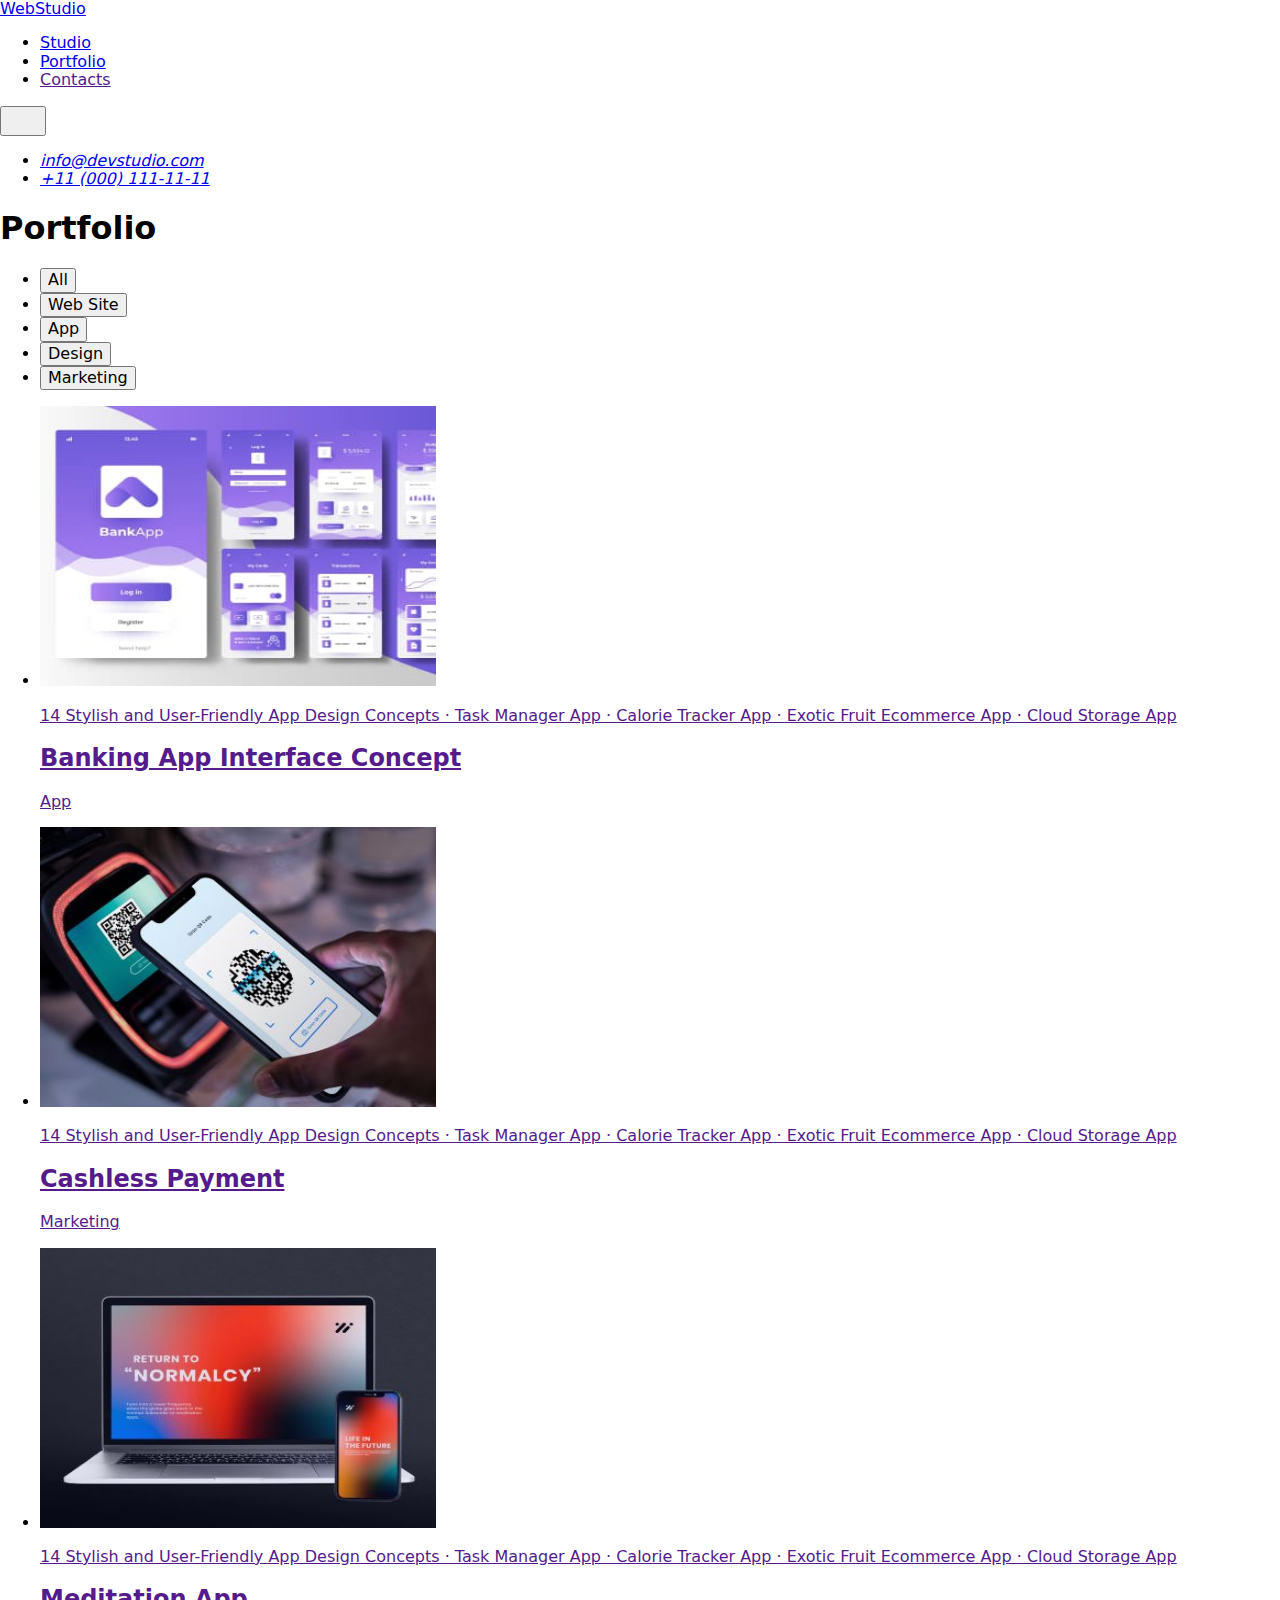
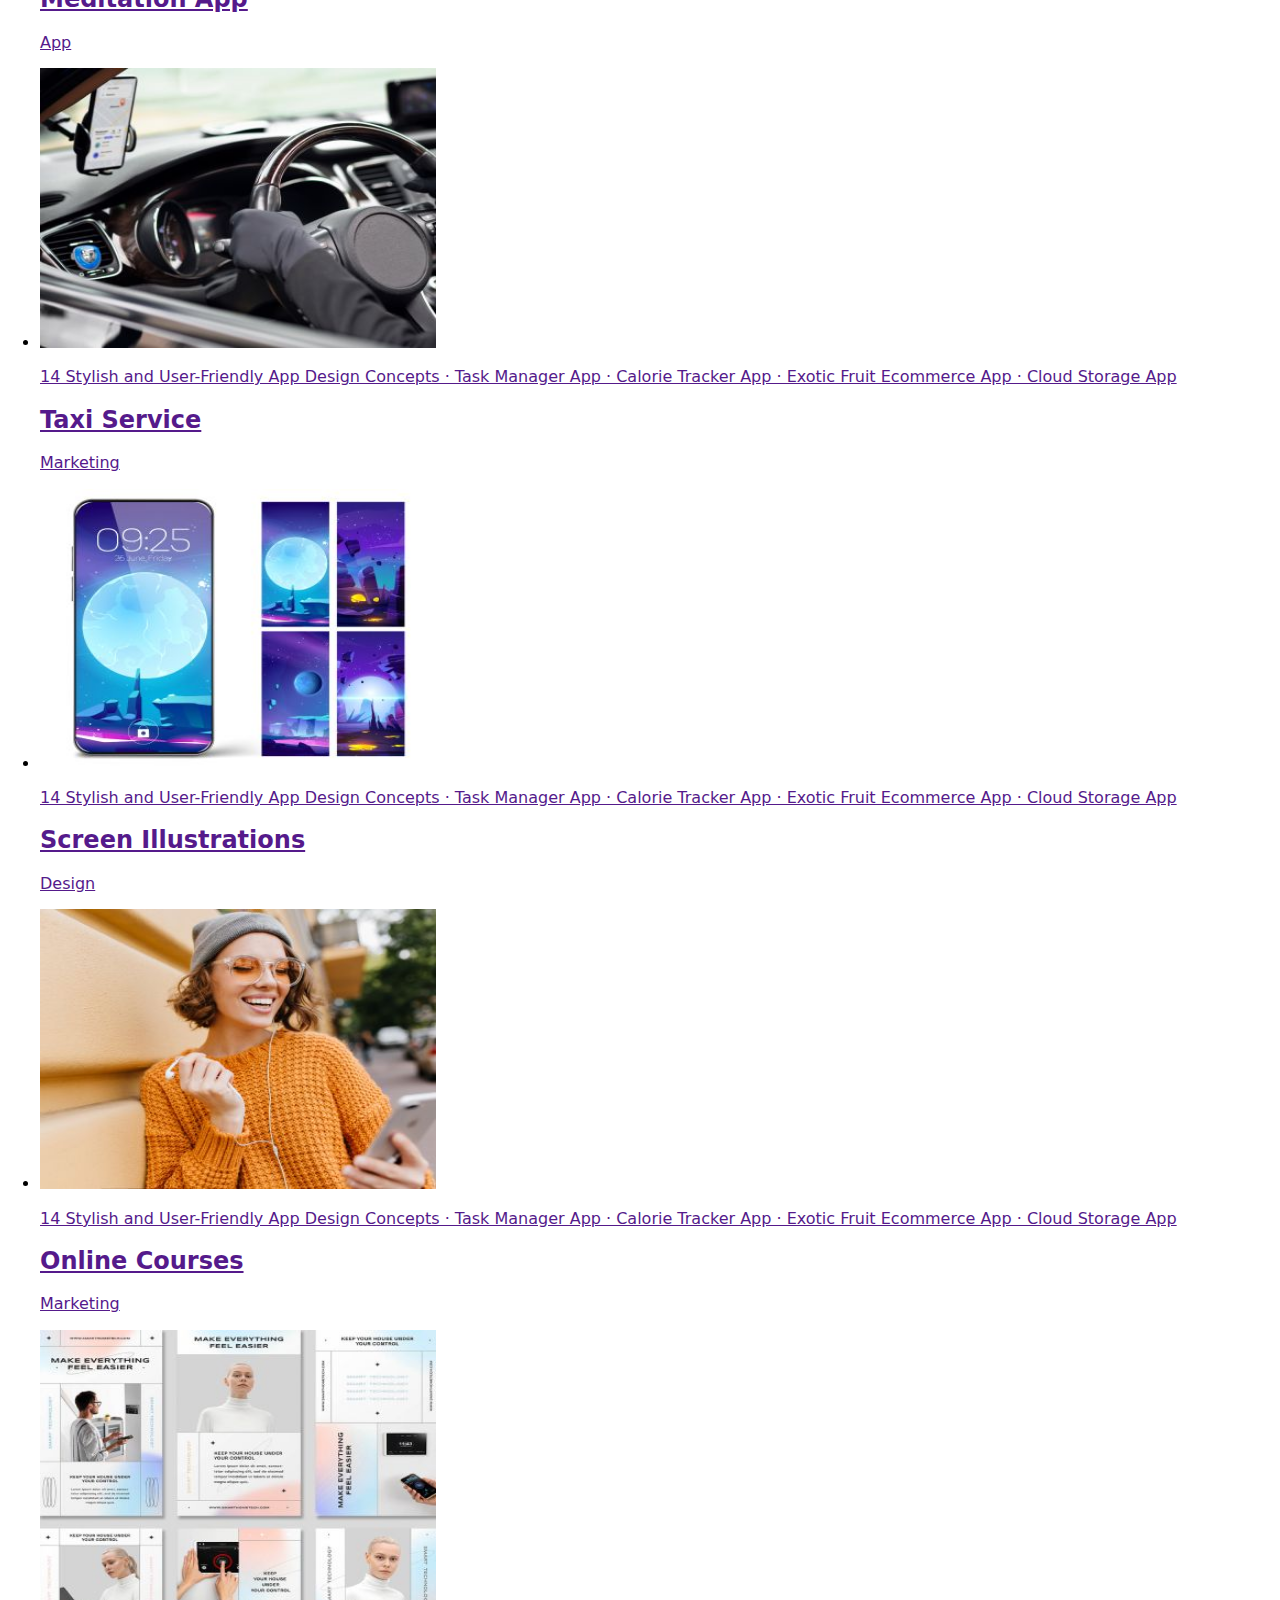
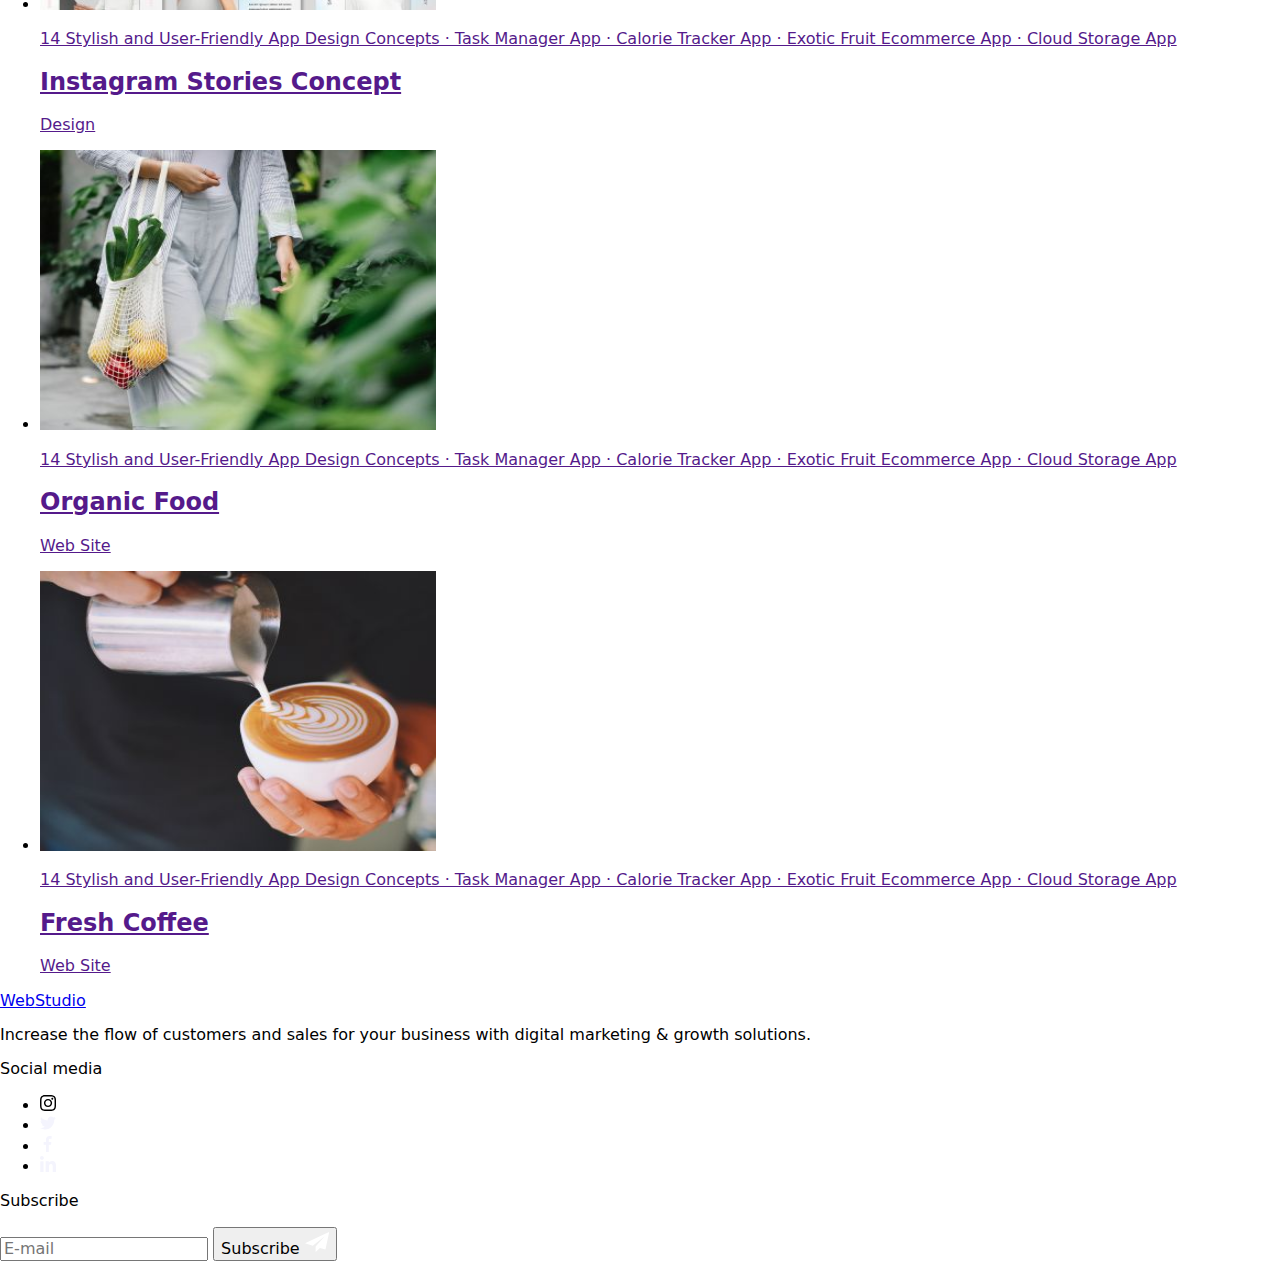
==== portfolio.html @ e1881844 "111" ====
<!DOCTYPE html>
<html lang="en">

<head>
    <meta charset="UTF-8" />
    <meta http-equiv="X-UA-Compatible" content="IE=edge" />
    <meta name="viewport" content="width=device-width, initial-scale=1.0" />
    <link rel="preconnect" href="https://fonts.googleapis.com" />
    <link rel="preconnect" href="https://fonts.gstatic.com" crossorigin />
    <link
        href="https://fonts.googleapis.com/css2?family=Raleway:wght@800&family=Roboto:wght@400;500;700;900&display=swap"
        rel="stylesheet" />
    <link rel="stylesheet" href="https://cdn.jsdelivr.net/npm/modern-normalize@1.1.0/modern-normalize.min.css" />
    <link href="./dist/styles.css" rel="stylesheet" />
    <title>Portfolio</title>
</head>

<body>
    <header class="header">
        <div class="container header__container">
            <a class="header__logo-link" href="./index.html">Web<span class="header__logo-span">Studio</span>
            </a>
            <nav class="header__menu">
                <ul class="header__menu-list">
                    <li class="header__menu-item">
                        <a class="header__link" href="./index.html">
                            Studio
                        </a>
                    </li>
                    <li class="header__menu-item">
                        <a class="header__link active-color" href="./portfolio.html">
                            Portfolio
                        </a>
                    </li>
                    <li class="header__menu-item">
                        <a class="header__link" href="">
                            Contacts
                        </a>
                    </li>
                </ul>
            </nav>
            <div class="header__burger">
                <button type="button" class="header__burger-button js-open-menu">
                    <svg class="header__burger-svg" width="30" height="20">
                        <use href="./images/icons.svg#icon-burger"></use>
                    </svg>
                </button>
            </div>
            <address class="address">
                <ul class="address__list">
                    <li class="address__item">
                        <a class="address__link" href="mailto:info@devstudio.com">info@devstudio.com
                        </a>
                    </li>
                    <li class="address__item">
                        <a class="address__link" href="tel:+110001111111">+11 (000) 111-11-11
                        </a>
                    </li>
                </ul>
            </address>
        </div>
    </header>
    <main>
        <section class='portfolio'>
            <div class="container">
                <h1 class="visually-hidden">Portfolio</h1>
                <ul class="portfolio__categories-list">
                    <li class="portfolio__category-item"><button class="portfolio__category-btn"
                            type="button">All</button></li>
                    <li class="portfolio__category-item"><button class="portfolio__category-btn" type="button">Web
                            Site</button>
                    </li>
                    <li class="portfolio__category-item"><button class="portfolio__category-btn"
                            type="button">App</button></li>
                    <li class="portfolio__category-item"><button class="portfolio__category-btn"
                            type="button">Design</button>
                    </li>
                    <li class="portfolio__category-item"><button class="portfolio__category-btn"
                            type="button">Marketing</button>
                    </li>
                </ul>
                <ul class="portfolio__gallery-list">
                    <li class="portfolio__card-item">
                        <a class="portfolio__link" href="">
                            <div class="portfolio__overlay">
                                <img srcset="
                                                ./images/portfolio/banking_356.jpg 356w,
                                                ./images/portfolio/banking_360.jpg 360w,
                                                ./images/portfolio/banking_396.jpg 396w,
                                                ./images/portfolio/banking_712.jpg 712w,
                                                ./images/portfolio/banking_720.jpg 720w,
                                                ./images/portfolio/banking_792.jpg 792w"
                                    sizes="(min-width: 1200px) 360px, (min-width: 768px) 356px, (min-width: 480px) 396px, 100vw"
                                    src="./images/portfolio/banking.jpg" alt="banking app" width="396" height="280" />
                                <div class="portfolio__overlay-p-container">
                                    <p class="portfolio__overlay-p">14 Stylish and User-Friendly App Design Concepts ·
                                        Task
                                        Manager App · Calorie Tracker App · Exotic Fruit Ecommerce
                                        App · Cloud Storage App
                                    </p>
                                </div>
                            </div>
                            <div class="portfolio__card-content">
                                <h2 class="portfolio__card-description">Banking App Interface Concept</h2>
                                <p class="portfolio__card-category">App</p>
                            </div>
                        </a>
                    </li>
                    <li class="portfolio__card-item">
                        <a class="portfolio__link" href="">
                            <div class="portfolio__overlay">
                                <img srcset="
                                                ./images/portfolio/cashless_356.jpg 356w,
                                                ./images/portfolio/cashless_360.jpg 360w,
                                                ./images/portfolio/cashless_396.jpg 396w,
                                                ./images/portfolio/cashless_712.jpg 712w,
                                                ./images/portfolio/cashless_720.jpg 720w,
                                                ./images/portfolio/cashless_792.jpg 792w"
                                    sizes="(min-width: 1200px) 360px, (min-width: 768px) 356px, (min-width: 480px) 396px, 100vw"
                                    src="./images/portfolio/cashless.jpg" alt="cashless payment" width="396"
                                    height="280" />
                                <div class="portfolio__overlay-p-container">
                                    <p class="portfolio__overlay-p">14 Stylish and User-Friendly App Design Concepts ·
                                        Task
                                        Manager App · Calorie Tracker App · Exotic Fruit Ecommerce
                                        App · Cloud Storage App
                                    </p>
                                </div>
                            </div>
                            <div class="portfolio__card-content">
                                <h2 class="portfolio__card-description">Cashless Payment</h2>
                                <p class="portfolio__card-category">Marketing</p>
                            </div>
                        </a>
                    </li>
                    <li class="portfolio__card-item">
                        <a class="portfolio__link" href="">
                            <div class="portfolio__overlay">
                                <img srcset="
                                                    ./images/portfolio/meditation_356.jpg 356w,
                                                    ./images/portfolio/meditation_360.jpg 360w,
                                                    ./images/portfolio/meditation_396.jpg 396w,
                                                    ./images/portfolio/meditation_712.jpg 712w,
                                                    ./images/portfolio/meditation_720.jpg 720w,
                                                    ./images/portfolio/meditation_792.jpg 792w
" sizes="(min-width: 1200px) 360px, (min-width: 768px) 356px, (min-width: 480px) 396px, 100vw"
                                    src="./images/portfolio/meditation.jpg" alt="meditation app" width="396"
                                    height="280" />
                                <div class="portfolio__overlay-p-container">
                                    <p class="portfolio__overlay-p">14 Stylish and User-Friendly App Design Concepts ·
                                        Task
                                        Manager App · Calorie Tracker App · Exotic Fruit Ecommerce
                                        App · Cloud Storage App
                                    </p>
                                </div>
                            </div>
                            <div class="portfolio__card-content">
                                <h2 class="portfolio__card-description">Meditation App</h2>
                                <p class="portfolio__card-category">App</p>
                            </div>
                        </a>
                    </li>
                    <li class="portfolio__card-item">
                        <a class="portfolio__link" href="">
                            <div class="portfolio__overlay">
                                <img srcset="
                                                    ./images/portfolio/taxi_356.jpg 356w,
                                                    ./images/portfolio/taxi_360.jpg 360w,
                                                    ./images/portfolio/taxi_396.jpg 396w,
                                                    ./images/portfolio/taxi_712.jpg 712w,
                                                    ./images/portfolio/taxi_720.jpg 720w,
                                                    ./images/portfolio/taxi_792.jpg 792w
" sizes="(min-width: 1200px) 360px, (min-width: 768px) 356px, (min-width: 480px) 396px, 100vw"
                                    src="./images/portfolio/taxi.jpg" alt="taxi service" width="396" height="280" />
                                <div class="portfolio__overlay-p-container">
                                    <p class="portfolio__overlay-p">14 Stylish and User-Friendly App Design Concepts ·
                                        Task
                                        Manager App · Calorie Tracker App · Exotic Fruit Ecommerce
                                        App · Cloud Storage App
                                    </p>
                                </div>
                            </div>
                            <div class="portfolio__card-content">
                                <h2 class="portfolio__card-description">Taxi Service</h2>
                                <p class="portfolio__card-category">Marketing</p>
                            </div>
                        </a>
                    </li>
                    <li class="portfolio__card-item">
                        <a class="portfolio__link" href="">
                            <div class="portfolio__overlay">
                                <img srcset="
                                                    ./images/portfolio/screen_356.jpg 356w,
                                                    ./images/portfolio/screen_360.jpg 360w,
                                                    ./images/portfolio/screen_396.jpg 396w,
                                                    ./images/portfolio/screen_712.jpg 712w,
                                                    ./images/portfolio/screen_720.jpg 720w,
                                                    ./images/portfolio/screen_792.jpg 792w
" sizes="(min-width: 1200px) 360px, (min-width: 768px) 356px, (min-width: 480px) 396px, 100vw"
                                    src="./images/portfolio/screen.jpg" alt="screen illustrations" width="396"
                                    height="280" />
                                <div class="portfolio__overlay-p-container">
                                    <p class="portfolio__overlay-p">14 Stylish and User-Friendly App Design Concepts ·
                                        Task
                                        Manager App · Calorie Tracker App · Exotic Fruit Ecommerce
                                        App · Cloud Storage App
                                    </p>
                                </div>
                            </div>
                            <div class="portfolio__card-content">
                                <h2 class="portfolio__card-description">Screen Illustrations</h2>
                                <p class="portfolio__card-category">Design</p>
                            </div>
                        </a>
                    </li>
                    <li class="portfolio__card-item">
                        <a class="portfolio__link" href="">
                            <div class="portfolio__overlay">
                                <img srcset="
                                                    ./images/portfolio/courses_356.jpg 356w,
                                                    ./images/portfolio/courses_360.jpg 360w,
                                                    ./images/portfolio/courses_396.jpg 396w,
                                                    ./images/portfolio/courses_712.jpg 712w,
                                                    ./images/portfolio/courses_720.jpg 720w,
                                                    ./images/portfolio/courses_792.jpg 792w
" sizes="(min-width: 1200px) 360px, (min-width: 768px) 356px, (min-width: 480px) 396px, 100vw"
                                    src="./images/portfolio/courses.jpg" alt="online courses" width="396"
                                    height="280" />
                                <div class="portfolio__overlay-p-container">
                                    <p class="portfolio__overlay-p">14 Stylish and User-Friendly App Design Concepts ·
                                        Task
                                        Manager App · Calorie Tracker App · Exotic Fruit Ecommerce
                                        App · Cloud Storage App
                                    </p>
                                </div>
                            </div>
                            <div class="portfolio__card-content">
                                <h2 class="portfolio__card-description">Online Courses</h2>
                                <p class="portfolio__card-category">Marketing</p>
                            </div>
                        </a>
                    </li>
                    <li class="portfolio__card-item">
                        <a class="portfolio__link" href="">
                            <div class="portfolio__overlay">
                                <img srcset="
                                                    ./images/portfolio/instagram_356.jpg 356w,
                                                    ./images/portfolio/instagram_360.jpg 360w,
                                                    ./images/portfolio/instagram_396.jpg 396w,
                                                    ./images/portfolio/instagram_712.jpg 712w,
                                                    ./images/portfolio/instagram_720.jpg 720w,
                                                    ./images/portfolio/instagram_792.jpg 792w
" sizes="(min-width: 1200px) 360px, (min-width: 768px) 356px, (min-width: 480px) 396px, 100vw"
                                    src="./images/portfolio/instagram.jpg" alt="instagram stories content" width="396"
                                    height="280" />
                                <div class="portfolio__overlay-p-container">
                                    <p class="portfolio__overlay-p">14 Stylish and User-Friendly App Design Concepts ·
                                        Task
                                        Manager App · Calorie Tracker App · Exotic Fruit Ecommerce
                                        App · Cloud Storage App
                                    </p>
                                </div>
                            </div>
                            <div class="portfolio__card-content">
                                <h2 class="portfolio__card-description">Instagram Stories Concept</h2>
                                <p class="portfolio__card-category">Design</p>
                            </div>
                        </a>
                    </li>
                    <li class="portfolio__card-item"><a class="portfolio__link" href="">
                            <div class="portfolio__overlay">
                                <img srcset="
                                                    ./images/portfolio/organic_356.jpg 356w,
                                                    ./images/portfolio/organic_360.jpg 360w,
                                                    ./images/portfolio/organic_396.jpg 396w,
                                                    ./images/portfolio/organic_712.jpg 712w,
                                                    ./images/portfolio/organic_720.jpg 720w,
                                                    ./images/portfolio/organic_792.jpg 792w
" sizes="(min-width: 1200px) 360px, (min-width: 768px) 356px, (min-width: 480px) 396px, 100vw"
                                    src="./images/portfolio/organic.jpg" alt="organic food" width="396" height="280" />
                                <div class="portfolio__overlay-p-container">
                                    <p class="portfolio__overlay-p">14 Stylish and User-Friendly App Design Concepts ·
                                        Task
                                        Manager App · Calorie Tracker App · Exotic Fruit Ecommerce
                                        App · Cloud Storage App
                                    </p>
                                </div>
                            </div>
                            <div class="portfolio__card-content">
                                <h2 class="portfolio__card-description">Organic Food</h2>
                                <p class="portfolio__card-category">Web Site</p>
                            </div>
                        </a>
                    </li>
                    <li class="portfolio__card-item"><a class="portfolio__link" href="">
                            <div class="portfolio__overlay">
                                <img srcset="
                                                    ./images/portfolio/coffee_356.jpg 356w,
                                                    ./images/portfolio/coffee_360.jpg 360w,
                                                    ./images/portfolio/coffee_396.jpg 396w,
                                                    ./images/portfolio/coffee_712.jpg 712w,
                                                    ./images/portfolio/coffee_720.jpg 720w,
                                                    ./images/portfolio/coffee_792.jpg 792w
" sizes="(min-width: 1200px) 360px, (min-width: 768px) 356px, (min-width: 480px) 396px, 100vw"
                                    src="./images/portfolio/coffee.jpg" alt="freshcoffee" width="396" height="280" />
                                <div class="portfolio__overlay-p-container">
                                    <p class="portfolio__overlay-p">14 Stylish and User-Friendly App Design Concepts ·
                                        Task
                                        Manager App · Calorie Tracker App · Exotic Fruit Ecommerce
                                        App · Cloud Storage App
                                    </p>
                                </div>
                            </div>
                            <div class="portfolio__card-content">
                                <h2 class="portfolio__card-description">Fresh Coffee</h2>
                                <p class="portfolio__card-category">Web Site</p>
                            </div>
                        </a>
                    </li>
                </ul>
            </div>
        </section>
    </main>
    <footer class="footer">
        <div class="container footer__container">
            <div class="footer__wrapper-one">
                <a class="footer__link-logo" href="./index.html">Web<span class="footer__logo-span">Studio</span>
                </a>
                <p class="footer__p">Increase the flow of customers and sales for your business with digital marketing &
                    growth
                    solutions.
                </p>
            </div>
            <div class="footer__wrapper-two">
                <p class="footer__title">Social media</p>
                <ul class="social__list social__list-type-three">
                    <li class="social__item">
                        <a href="https://www.instagram.com/" class="social__link" target="_blank"
                            rel="noopener noreferrer">
                            <svg width="16" height="16" class="social__svg">
                                <use href="./images/icons.svg#icon-instagram"></use>
                            </svg>
                        </a>
                    </li>
                    <li class="social__item">
                        <a href="https://www.twitter.com/" class="social__link" target="_blank"
                            rel="noopener noreferrer">
                            <svg width="16" height="16" class="social__svg">
                                <use href="./images/icons.svg#icon-twitter"></use>
                            </svg>
                        </a>
                    </li>
                    <li class="social__item">
                        <a href="https://www.facebook.com/" class="social__link" target="_blank"
                            rel="noopener noreferrer">
                            <svg width="16" height="16" class="social__svg">
                                <use href="./images/icons.svg#icon-facebook"></use>
                            </svg>
                        </a>
                    </li>
                    <li class="social__item">
                        <a href="https://www.linkedin.com/" class="social__link" target="_blank"
                            rel="noopener noreferrer">
                            <svg width="16" height="16" class="social__svg">
                                <use href="./images/icons.svg#icon-linkedin"></use>
                            </svg>
                        </a>
                    </li>
                </ul>
            </div>
            <div class="footer__wrapper-three">
                <p class="footer__title">Subscribe</p>
                <form class="footer__form">
                    <input type="email" name="email_me" class="footer__input" placeholder="E-mail">
                    <button class="footer__subscribe-btn" type="submit">Subscribe
                        <svg class="footer__subscribe-btn-svg" width="24px" height="24px">
                            <use href="./images/icons.svg#icon-subscribe"></use>
                        </svg>
                    </button>
                </form>
            </div>
        </div>
    </footer>
</body>

</html>
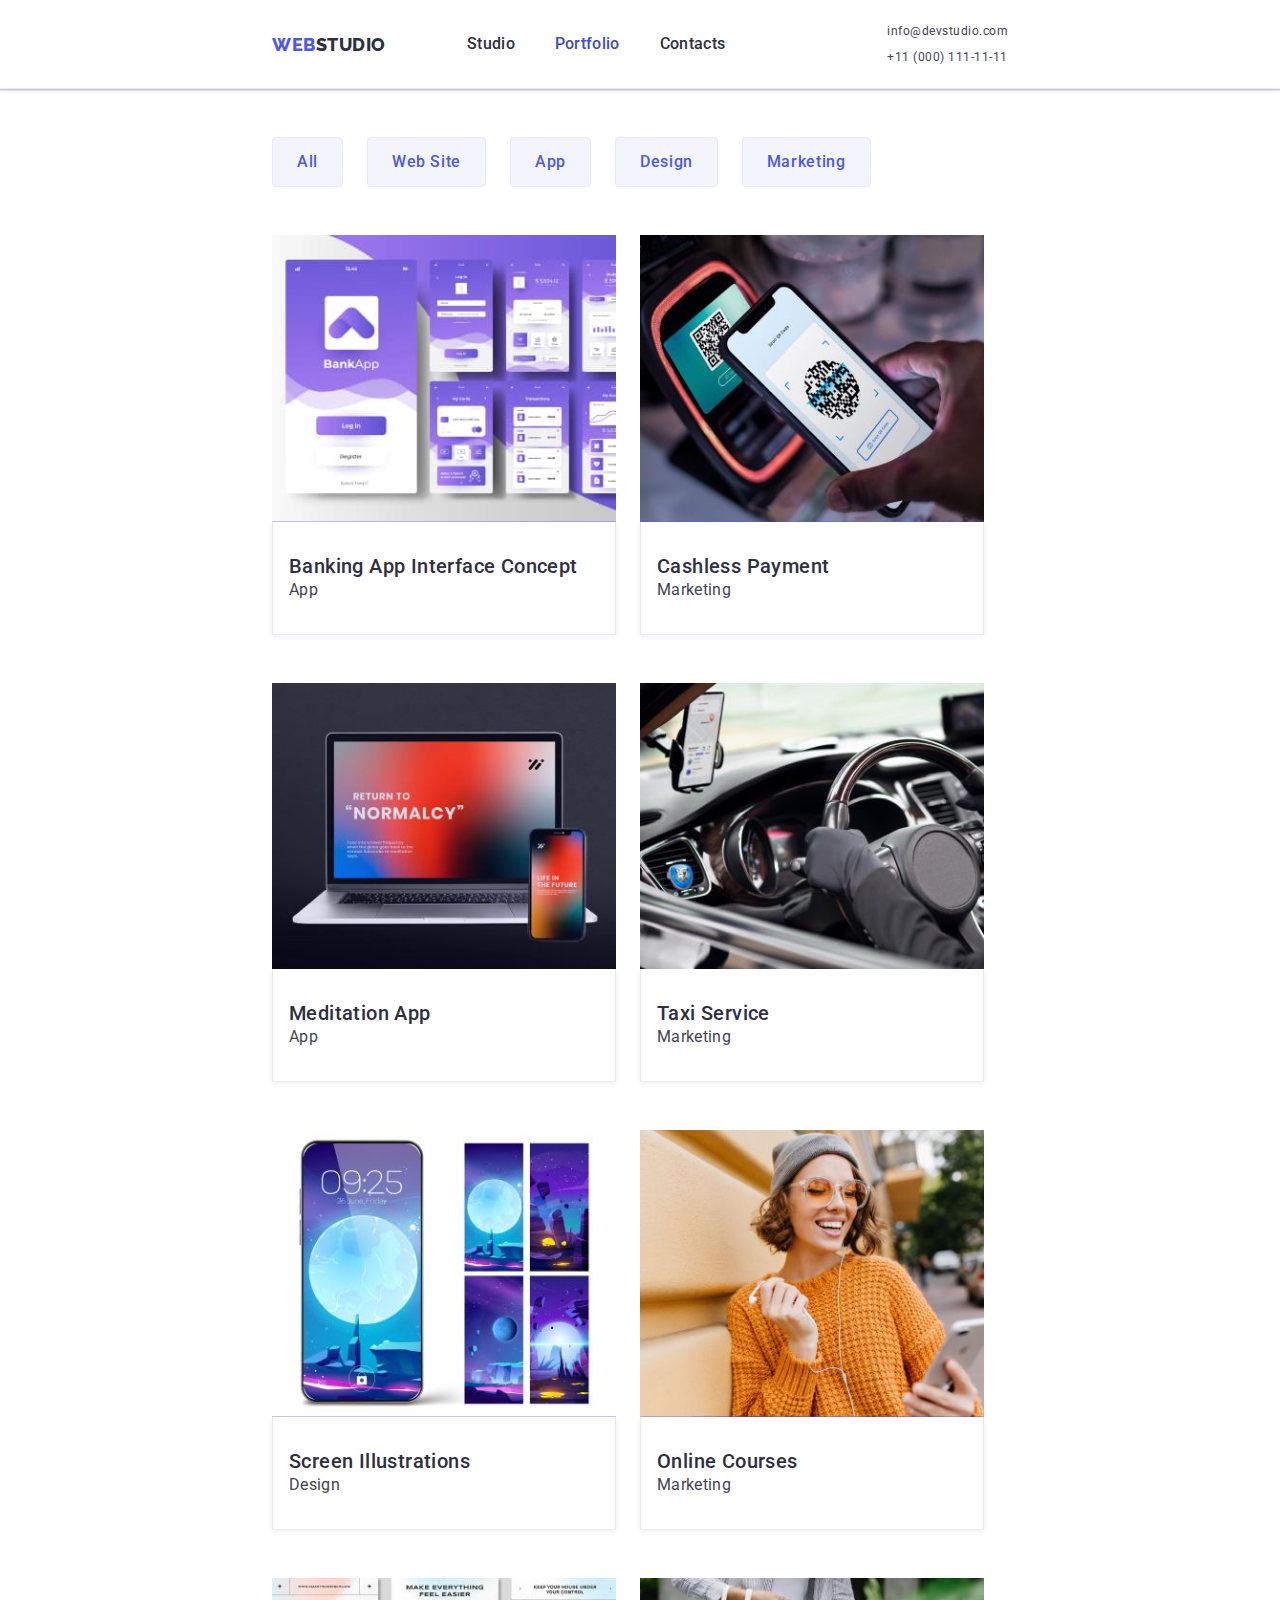
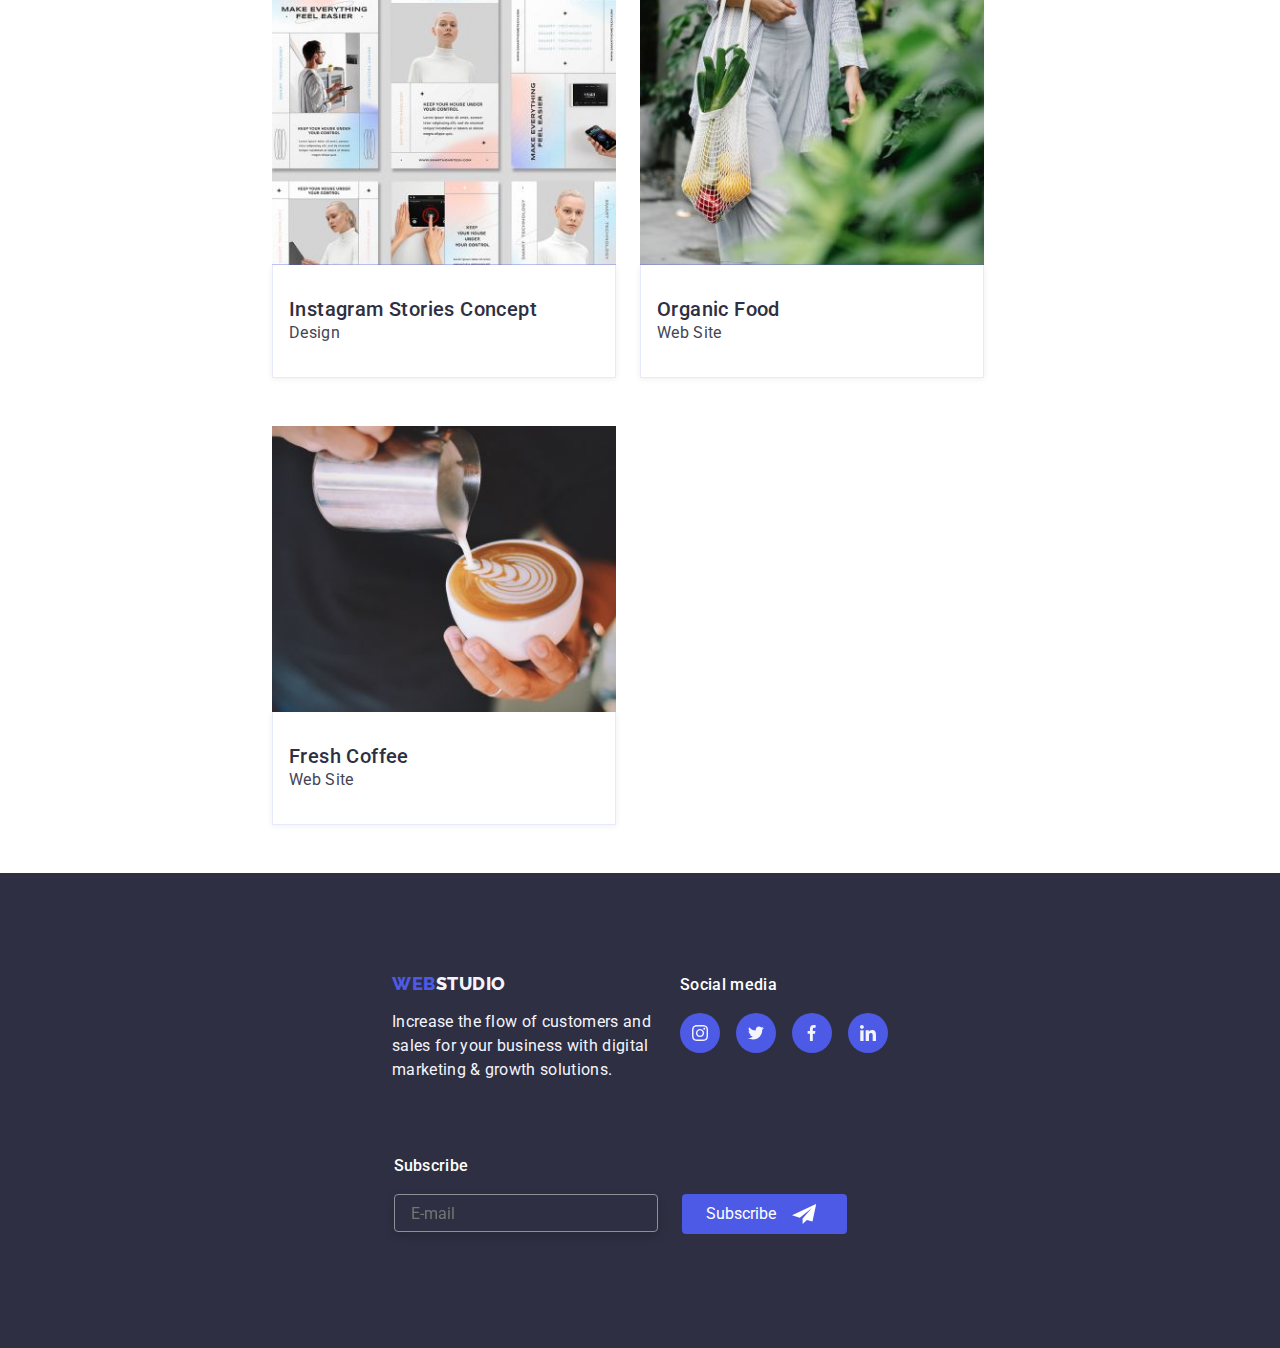
==== commit 2bd687bb: "99" ====
--- a/portfolio.html
+++ b/portfolio.html
@@ -11,7 +11,7 @@
         href="https://fonts.googleapis.com/css2?family=Raleway:wght@800&family=Roboto:wght@400;500;700;900&display=swap"
         rel="stylesheet" />
     <link rel="stylesheet" href="https://cdn.jsdelivr.net/npm/modern-normalize@1.1.0/modern-normalize.min.css" />
-    <link href="./dist/styles.css" rel="stylesheet" />
+    <link href="./css/styles.css" rel="stylesheet" />
     <title>Portfolio</title>
 </head>
 
--- a/css/styles.css
+++ b/css/styles.css
@@ -0,0 +1,1203 @@
+html {
+  font-size: 100%;
+}
+
+body {
+  padding: 0;
+  font-family: "Roboto", sans-serif;
+}
+
+*,
+::before,
+::after {
+  margin: 0;
+  padding: 0;
+  border: 0;
+}
+
+ul {
+  list-style: none;
+}
+
+address {
+  font-style: normal;
+}
+
+img {
+  display: block;
+  width: 100%;
+  height: auto;
+}
+
+@media screen and (min-width: 320px) {
+  body {
+    overflow-x: hidden;
+  }
+}
+a,
+a:visited,
+a:active {
+  text-decoration: none;
+}
+
+:root {
+  --main-color: #4d5ae5;
+  --white-color: #ffffff;
+  --text-color: #2e2f42;
+  --text-color-two: #434455;
+  --background-color: #f4f4fd;
+  --hover-focus-one: #404bbf;
+}
+
+@media screen and (max-width: 767px) {
+  .header__menu {
+    display: none;
+  }
+  .address {
+    display: none;
+  }
+  .header__burger-button {
+    padding: 0;
+    background-color: transparent;
+    border: none;
+    line-height: 0;
+  }
+  .header__burger-svg {
+    stroke: black;
+  }
+}
+.header__container {
+  display: flex;
+  align-items: center;
+  justify-content: space-between;
+}
+
+.header {
+  padding: 1.5rem 0;
+  border-bottom: 1px solid #e7e9fc;
+  box-shadow: 0px 2px 1px rgba(46, 47, 66, 0.08), 0px 1px 1px rgba(46, 47, 66, 0.16), 0px 1px 6px rgba(46, 47, 66, 0.08);
+}
+
+.header__logo-link {
+  font-family: "Raleway", sans-serif;
+  font-style: normal;
+  font-weight: 800;
+  font-size: 18px;
+  line-height: 1.17;
+  color: var(--main-color);
+  letter-spacing: 0.03em;
+  text-transform: uppercase;
+}
+
+.header__logo-span {
+  color: var(--text-color);
+}
+
+@media screen and (min-width: 768px) {
+  .header__burger-button {
+    display: none;
+  }
+  .header__menu-list {
+    display: flex;
+    align-items: center;
+    gap: 2.5rem;
+  }
+  .address__link {
+    display: block;
+  }
+  .address__item:not(:last-child) {
+    margin-bottom: 0.75rem;
+  }
+  .header__link {
+    font-family: "Roboto";
+    font-style: normal;
+    font-weight: 500;
+    font-size: 1rem;
+    line-height: 150%;
+    letter-spacing: 0.02em;
+    color: var(--text-color);
+  }
+  .active-color {
+    color: var(--hover-focus-one);
+  }
+  .address__link {
+    font-weight: 400;
+    font-size: 12px;
+    line-height: 117%;
+    letter-spacing: 0.04em;
+    color: var(--text-color-two);
+  }
+}
+@media screen and (min-width: 1440px) {
+  .address__list {
+    display: flex;
+    gap: 2.5rem;
+  }
+  .address__list .address__item {
+    margin-bottom: 0;
+  }
+  .header__container {
+    justify-content: space-evenly;
+  }
+  .address__link {
+    font-weight: 400;
+    font-size: 16px;
+    line-height: 1.5;
+    letter-spacing: 0.02em;
+  }
+}
+.container {
+  padding: 0 1rem;
+  margin-left: auto;
+  margin-right: auto;
+}
+
+@media screen and (min-width: 428px) {
+  .container {
+    width: 428px;
+  }
+}
+@media screen and (min-width: 768px) {
+  .container {
+    width: 768px;
+  }
+}
+@media screen and (min-width: 1440px) {
+  .container {
+    width: 1440px;
+  }
+}
+/* @media screen and (max-width: 768px) {
+  .mobile-menu__close-svg {
+    fill: var(--hover-focus-one);
+  }
+  .mobile-menu__close-btn:hover > .mobile-menu__close-svg {
+    fill: var(--white-color);
+  }
+  .mobile-menu__close-btn:focus > .mobile-menu__close-svg {
+    fill: var(--white-color);
+  }
+
+  .mobile-menu__close-btn:hover,
+  .mobile-menu__close-btn:focus {
+    border-color: var(--hover-focus-one);
+    background-color: var(--hover-focus-one);
+  }
+
+  .mobile-menu {
+    position: fixed;
+    width: 100%;
+    height: 100%;
+    max-height: 796px;
+    z-index: 1000;
+    top: 0;
+    left: 0;
+    background-color: var(--white-color);
+    transition: opacity 250ms cubic-bezier(0.4, 0, 0.2, 1),
+      visibility 250ms cubic-bezier(0.4, 0, 0.2, 1);
+
+    opacity: 0;
+    visibility: hidden;
+    pointer-events: none;
+  }
+  .mobile-menu.is-open {
+    opacity: 1;
+    visibility: visible;
+    pointer-events: auto;
+  }
+  .mobile-menu__container {
+    position: relative;
+    padding-left: 2.5rem;
+    padding-top: 5rem;
+  }
+  .mobile-menu__close-btn {
+    position: absolute;
+    width: 1.5rem;
+    height: 1.5rem;
+    top: 1.5rem;
+    right: 1.5rem;
+    border-color: transparent;
+    border: 1px solid #e7e9fc;
+    padding: 0;
+    border-radius: 50%;
+    display: flex;
+    justify-content: center;
+    align-items: center;
+    transition: background-color 250ms cubic-bezier(0.4, 0, 0.2, 1),
+      fill 250ms cubic-bezier(0.4, 0, 0.2, 1);
+  }
+  .mobile-menu__link {
+    font-style: normal;
+    font-weight: 700;
+    font-size: 36px;
+    line-height: 111%;
+    letter-spacing: 0.02em;
+    text-transform: capitalize;
+    color: var(----text-color);
+  }
+  .color {
+    color: var(--hover-focus-one);
+  }
+  .mobile-menu__phone-link {
+    font-style: normal;
+    font-weight: 700;
+    font-size: 36px;
+    line-height: 111%;
+    letter-spacing: 0.02em;
+    text-transform: capitalize;
+    color: var(--main-color);
+  }
+  .mobile-menu__phone-item {
+    margin-bottom: 2.5rem;
+  }
+  .mobile-menu__email-link {
+    font-family: 'Roboto';
+    font-style: normal;
+    font-weight: 500;
+    font-size: 20px;
+    line-height: 120%;
+    letter-spacing: 0.02em;
+    color: var(----text-color-two);
+  }
+  .mobile-menu__list {
+    display: flex;
+    flex-direction: column;
+    gap: 2.5rem;
+    margin-bottom: auto;
+  }
+  .mobile-menu__contacts-list {
+    margin-bottom: 3rem;
+  }
+} */
+@media screen and (max-width: 768px) {
+  .mobile-menu.is-open {
+    pointer-events: initial;
+    opacity: 1;
+    visibility: visible;
+    overflow: auto;
+    transform: translateX(0);
+  }
+  .mobile-menu {
+    position: fixed;
+    top: 0;
+    left: 0;
+    width: 100%;
+    height: 100%;
+    background-color: white;
+    display: flex;
+    flex-direction: column;
+    padding-top: 80px;
+    padding-left: 40px;
+    transition: transform 250ms cubic-bezier(0.4, 0, 0.2, 1), opacity 250ms cubic-bezier(0.4, 0, 0.2, 1), visibility 250ms cubic-bezier(0.4, 0, 0.2, 1);
+  }
+  .mobile-menu__close-btn {
+    width: 1.5rem;
+    height: 1.5rem;
+    margin-left: auto;
+    margin-bottom: 1.5rem;
+    border-radius: 50%;
+    display: flex;
+    justify-content: center;
+    align-items: center;
+    background-color: #e7e9fc;
+    border: 1px solid rgba(0, 0, 0, 0.1);
+    transition: background-color 250ms cubic-bezier(0.4, 0, 0.2, 1), fill 250ms cubic-bezier(0.4, 0, 0.2, 1);
+    position: absolute;
+    top: 24px;
+    right: 24px;
+  }
+  .mobile-menu__close-svg {
+    fill: var(--text-color);
+  }
+  .mobile-menu__list {
+    font-weight: 700;
+    font-size: 2.25rem;
+    line-height: 1.12;
+    letter-spacing: 0.02em;
+    fill: var(--text-color);
+  }
+  .mobile-menu__item:not(:last-child) {
+    margin-bottom: 40px;
+  }
+  .mobile-menu__address {
+    margin-top: auto;
+    font-style: normal;
+    line-height: 1.12;
+    letter-spacing: 0.02em;
+  }
+  .mobile-menu__link {
+    color: var(--text-color-two);
+  }
+  .mobile-menu__phone-link {
+    font-weight: 700;
+    font-size: 2.25rem;
+    line-height: 1.11;
+    letter-spacing: 0.02em;
+    text-transform: capitalize;
+    color: var(--main-color);
+  }
+  .mobile-menu__email-link {
+    display: block;
+    font-size: 1.25rem;
+    font-weight: 500;
+    font-size: 1.25rem;
+    line-height: 1.2;
+    letter-spacing: 0.02em;
+    color: var(--text-color-two);
+  }
+  .mobile-menu__email-item {
+    margin-top: 40px;
+  }
+  .mobile-menu .social__list {
+    justify-content: space-between;
+    gap: 0;
+    margin-top: 3rem;
+    margin-bottom: 2.5rem;
+  }
+}
+@media screen and (min-width: 768px) {
+  .mobile-menu {
+    display: none;
+  }
+}
+@media screen and (max-width: 767px) {
+  .social__list {
+    gap: 3.5rem;
+  }
+}
+.social__list {
+  display: flex;
+  justify-content: center;
+}
+
+.social__item {
+  width: 40px;
+  height: 40px;
+}
+
+.social__link {
+  width: 100%;
+  height: 100%;
+  background-color: #4d5ae5;
+  border-radius: 50%;
+  display: flex;
+  align-items: center;
+  justify-content: center;
+  transition: background-color 250ms cubic-bezier(0.4, 0, 0.2, 1), color 250ms cubic-bezier(0.4, 0, 0.2, 1);
+}
+
+.social__item:hover > .social__link {
+  background-color: var(--hover-focus-one);
+}
+
+.social__svg {
+  fill: #f4f4fd;
+}
+
+@media screen and (min-width: 768px) {
+  .social__list {
+    gap: 1.5rem;
+  }
+}
+section.hero {
+  background-color: var(--title-text-color);
+}
+
+.hero {
+  padding-top: 7rem;
+  padding-bottom: 7rem;
+  max-width: 1440px;
+  background-repeat: no-repeat;
+  background-position: center;
+  background-size: cover;
+  margin-left: auto;
+  margin-right: auto;
+}
+
+.hero__title {
+  margin-left: auto;
+  margin-right: auto;
+  margin-bottom: 4.5rem;
+  max-width: 320px;
+  font-weight: 700;
+  font-size: 2.25rem;
+  line-height: 1.11;
+  letter-spacing: 0.02em;
+  color: var(--white-color);
+  text-align: center;
+}
+
+.hero {
+  background-image: linear-gradient(rgba(46, 47, 66, 0.7), rgba(46, 47, 66, 0.7)), url(../images/hero/hero-mobile.jpg);
+}
+
+.hero__btn {
+  border-radius: 4px;
+  margin-left: auto;
+  margin-right: auto;
+  min-width: 169px;
+  height: 56px;
+  border: none;
+  font-weight: 500;
+  font-size: 16px;
+  line-height: 1.5;
+  letter-spacing: 0.04em;
+  color: var(--white-color);
+  background-color: var(--main-color);
+  transition: background-color 250ms cubic-bezier(0.4, 0, 0.2, 1);
+  display: block;
+}
+.hero__btn:hover {
+  background-color: var(--hover-focus-one);
+}
+
+@media screen and (-webkit-min-device-pixel-ratio: 2), screen and (min-resolution: 2dppx) {
+  .hero {
+    background-image: linear-gradient(rgba(46, 47, 66, 0.7), rgba(46, 47, 66, 0.7)), url(../images/hero/hero-mobile@2x.jpg);
+  }
+}
+@media screen and (min-width: 768px) {
+  .hero {
+    background-image: linear-gradient(rgba(46, 47, 66, 0.7), rgba(46, 47, 66, 0.7)), url(../images/hero/hero-tablet.jpg);
+  }
+}
+@media screen and (min-width: 768px) and (-webkit-min-device-pixel-ratio: 2), screen and (min-width: 768px) and (min-resolution: 2dppx) {
+  .hero {
+    background-image: linear-gradient(rgba(46, 47, 66, 0.7), rgba(46, 47, 66, 0.7)), url(../images/hero/hero-tablet@2x.jpg);
+  }
+}
+@media screen and (min-width: 768px) {
+  .hero__title {
+    margin-bottom: 2.25rem;
+  }
+}
+@media screen and (min-width: 1440px) {
+  .hero {
+    background-image: linear-gradient(rgba(46, 47, 66, 0.7), rgba(46, 47, 66, 0.7)), url(../images/hero/hero-desktop.jpg);
+  }
+}
+@media screen and (min-width: 1440px) and (-webkit-min-device-pixel-ratio: 2), screen and (min-width: 1440px) and (min-resolution: 2dppx) {
+  .hero {
+    background-image: linear-gradient(rgba(46, 47, 66, 0.7), rgba(46, 47, 66, 0.7)), url(../images/hero/hero-desktop@2x.jpg);
+  }
+}
+@media screen and (min-width: 1440px) {
+  .hero__title {
+    margin-bottom: 3rem;
+  }
+}
+.backdrop {
+  top: 0;
+  left: 0;
+  position: fixed;
+  z-index: inherit;
+  width: 100%;
+  height: 100%;
+  background-color: rgba(0, 0, 0, 0.5);
+  opacity: 1;
+  transition: opacity 250ms cubic-bezier(0.4, 0, 0.2, 1), transform 250ms cubic-bezier(0.4, 0, 0.2, 1), visibility 250ms cubic-bezier(0.4, 0, 0.2, 1);
+}
+
+.modal {
+  position: absolute;
+  top: 50%;
+  left: 50%;
+  transform: translate(-50%, -50%);
+  width: 392px;
+  height: 584px;
+  background-color: #fcfcfc;
+  padding: 70px 24px;
+  border-radius: 4px;
+  box-shadow: 0px 1px 1px rgba(0, 0, 0, 0.14), 0px 1px 3px rgba(0, 0, 0, 0.12), 0px 2px 1px rgba(0, 0, 0, 0.2);
+  opacity: 1;
+  transition: transform 250ms cubic-bezier(0.4, 0, 0.2, 1), opacity 250ms cubic-bezier(0.4, 0, 0.2, 1);
+}
+
+@media screen and (min-width: 768px) {
+  .modal {
+    width: 408px;
+  }
+}
+.modal__form {
+  display: flex;
+  flex-direction: column;
+}
+
+.modal__label {
+  margin-bottom: 0.25rem;
+  display: block;
+  font-weight: 400;
+  font-size: 0.75rem;
+  line-height: 1.7;
+  letter-spacing: 0.01em;
+  color: #8e8f99;
+}
+
+.modal__comment {
+  margin-bottom: 1rem;
+}
+
+.modal__input {
+  width: 100%;
+  height: 40px;
+  border: 1px solid rgba(46, 47, 66, 0.4);
+  border-radius: 4px;
+  padding-left: 38px;
+  transition: border-color 250ms cubic-bezier(0.4, 0, 0.2, 1);
+}
+
+.modal__input:focus,
+.modal__textarea:focus {
+  border-color: var(--main-color);
+  outline: none;
+}
+
+.modal__input-svg-wrapper {
+  position: relative;
+  display: block;
+}
+
+.modal__input-svg {
+  position: absolute;
+  display: block;
+  width: 13px;
+  height: 13px;
+  fill: var(--text-color);
+  top: 50%;
+  left: 19px;
+  transform: translate(0, -50%);
+  transition: fill 250ms cubic-bezier(0.4, 0, 0.2, 1);
+}
+
+.modal__textarea {
+  width: 100%;
+  height: 7.5rem;
+  resize: none;
+  border: 1px solid rgba(46, 47, 66, 0.4);
+  border-radius: 4px;
+  transition: fill 250ms cubic-bezier(0.4, 0, 0.2, 1);
+  padding: 8px 16px;
+}
+
+.modal__input:focus + .modal__input-svg {
+  fill: var(--main-color);
+}
+
+.modal__label.modal__label-span {
+  display: block;
+  margin-bottom: 0.25rem;
+  font-style: normal;
+  font-weight: 400;
+  font-size: 0.75rem;
+  line-height: 0.875rem;
+  letter-spacing: 0.01em;
+  color: #8e8f99;
+}
+
+.modal__close-btn {
+  background-color: #e7e9fc;
+  border-color: transparent;
+  border: 1px solid rgba(0, 0, 0, 0.1);
+  padding: 0;
+  border-radius: 50%;
+  width: 24px;
+  height: 24px;
+  display: flex;
+  justify-content: center;
+  align-items: center;
+  position: absolute;
+  top: 10px;
+  right: 10px;
+  transition: background-color 250ms cubic-bezier(0.4, 0, 0.2, 1), fill 250ms cubic-bezier(0.4, 0, 0.2, 1);
+}
+
+.modal__textarea::-moz-placeholder {
+  color: #abacb3;
+  font-style: normal;
+  font-weight: 400;
+  font-size: 0.75rem;
+  line-height: 0.875rem;
+}
+
+.modal__textarea::placeholder {
+  color: #abacb3;
+  font-style: normal;
+  font-weight: 400;
+  font-size: 0.75rem;
+  line-height: 0.875rem;
+}
+
+.modal .modal__close-btn:hover,
+.modal .modal__close-btn:focus {
+  border-color: var(--hover-focus-one);
+  background-color: var(--hover-focus-one);
+}
+
+.modal__close-svg {
+  fill: var(--text-color);
+}
+
+.modal__close-btn:focus > .modal__close-svg {
+  fill: var(--white-color);
+}
+
+.modal__close-btn:hover > .modal__close-svg {
+  fill: var(--white-color);
+}
+
+.backdrop.is-hidden {
+  opacity: 0;
+  visibility: hidden;
+  pointer-events: none;
+}
+
+/* --------checkbox------- */
+.visually-hidden {
+  position: absolute;
+  width: 1px;
+  height: 1px;
+  margin: -1px;
+  padding: 0;
+  overflow: hidden;
+  border: 0;
+  clip: rect(0 0 0 0);
+}
+
+.modal__checkbox-icon-box {
+  display: block;
+  width: 16px;
+  height: 16px;
+  border: 1px solid rgba(46, 47, 66, 0.4);
+  border-radius: 2px;
+  cursor: pointer;
+  transition: border 250ms cubic-bezier(0.4, 0, 0.2, 1), background-color 250ms cubic-bezier(0.4, 0, 0.2, 1);
+}
+
+.modal__checkbox-icon-svg {
+  opacity: 0;
+  fill: var(--hover-focus-one);
+  transition: opacity 250ms cubic-bezier(0.4, 0, 0.2, 1);
+}
+
+.modal__checkbox-input:checked + .modal__checkbox-icon-box {
+  border: transparent;
+  background-color: var(--hover-focus-one);
+}
+
+.modal__checkbox-input + .modal__checkbox-icon-box > .modal__checkbox-icon-svg {
+  opacity: 1;
+}
+
+.modal__link {
+  text-decoration-line: underline;
+  color: var(--main-color);
+}
+
+.modal__send-button {
+  display: block;
+  min-width: 10.5625rem;
+  margin-left: auto;
+  margin-right: auto;
+  padding: 1rem 2rem;
+  box-shadow: 0px 4px 4px rgba(0, 0, 0, 0.15);
+  border-radius: 4px;
+  background-color: var(--main-color);
+  color: var(--white-color);
+  border: none;
+}
+
+.modal__checkbox-label {
+  display: flex;
+  gap: 0.5rem;
+  font-weight: 400;
+  font-size: 0.75rem;
+  line-height: 1.17;
+  letter-spacing: 0.04em;
+  color: #8e8f99;
+  margin-bottom: 1.5rem;
+}
+
+.modal__title {
+  display: block;
+  margin-bottom: 1rem;
+  font-size: 1rem;
+  color: var(--text-color);
+  text-align: center;
+}
+
+.section-padding {
+  padding: 6rem 0;
+}
+
+.advantages__icon {
+  display: none;
+}
+
+.flex {
+  display: flex;
+  flex-direction: column;
+  gap: 72px;
+}
+
+.advantages__list {
+  display: flex;
+  flex-direction: column;
+  gap: 72px;
+}
+
+.advantages__title {
+  font-style: normal;
+  font-weight: 700;
+  font-size: 2.25rem;
+  line-height: 1.11;
+  letter-spacing: 0.02em;
+  text-transform: capitalize;
+  color: var(--text-color);
+  margin-bottom: 0.5rem;
+}
+
+.advantages__subtitle {
+  font-style: normal;
+  font-weight: 500;
+  font-size: 1rem;
+  line-height: 1.5;
+  letter-spacing: 0.02em;
+  color: var(--text-color-two);
+}
+
+@media screen and (min-width: 768px) {
+  .advantages__list {
+    flex-direction: row;
+    gap: 24px;
+  }
+}
+@media screen and (min-width: 1440px) {
+  .flex {
+    flex-direction: row;
+  }
+  .advantages__icon {
+    display: flex;
+    align-items: center;
+    justify-content: center;
+    height: 112px;
+    background-color: var(--background-color);
+    border-radius: 4px;
+    margin-bottom: 8px;
+  }
+}
+.what-are-we {
+  display: none;
+}
+
+@media screen and (min-width: 1440px) {
+  .what-are-we {
+    display: block;
+    padding-bottom: 120px;
+  }
+  .what-are-we__list {
+    display: flex;
+    gap: 24px;
+  }
+}
+.what-are-we__title {
+  margin-bottom: 72px;
+  font-weight: 700;
+  font-size: 36px;
+  line-height: 1.11;
+  text-align: center;
+  letter-spacing: 0.02em;
+  text-transform: capitalize;
+  color: var(--text-color);
+}
+
+.what-are-we__item {
+  width: calc((100% - 48px) / 3);
+}
+
+.team {
+  background-color: var(--background-color);
+}
+
+.team__title {
+  font-style: normal;
+  font-weight: 700;
+  font-size: 2.25rem;
+  line-height: 1.11;
+  text-align: center;
+  letter-spacing: 0.02em;
+  text-transform: capitalize;
+  color: var(--text-color);
+  margin-bottom: 4.5rem;
+}
+
+.team__worker-name {
+  font-style: normal;
+  font-weight: 500;
+  font-size: 1.25rem;
+  line-height: 1.2;
+  text-align: center;
+  letter-spacing: 0.02em;
+  color: var(--text-color);
+  margin-bottom: 0.5rem;
+}
+
+.team__worker-specialization {
+  font-style: normal;
+  font-weight: 400;
+  font-size: 1rem;
+  line-height: 1.5;
+  text-align: center;
+  letter-spacing: 0.02em;
+  color: var(--text-color-two);
+  margin-bottom: 0.5rem;
+}
+
+.team__list {
+  display: flex;
+  flex-wrap: wrap;
+  gap: 72px 24px;
+  justify-content: center;
+}
+
+.social__list.social__list-type-two {
+  gap: 1.5rem;
+}
+
+.team__wrapper {
+  border-radius: 0px 0px 4px 4px;
+  padding: 2rem 0;
+  background: var(--white-color);
+  box-shadow: 0px 1px 6px rgba(46, 47, 66, 0.08), 0px 1px 1px rgba(46, 47, 66, 0.16), 0px 2px 1px rgba(46, 47, 66, 0.08);
+  border-radius: 0px 0px 4px 4px;
+}
+
+.customers__title {
+  font-style: normal;
+  font-weight: 700;
+  font-size: 36px;
+  line-height: 1.11;
+  text-align: center;
+  letter-spacing: 0.02em;
+  text-transform: capitalize;
+  margin-bottom: 4.5rem;
+}
+
+.customers__list {
+  display: flex;
+  flex-wrap: wrap;
+  gap: 72px 16px;
+  justify-content: center;
+  align-items: center;
+}
+
+.customers__item {
+  width: calc((100% - 16px) / 2);
+  height: 88px;
+}
+
+.customers__link {
+  width: 100%;
+  height: 100%;
+  border: 1px solid #8e8f99;
+  border-radius: 4px;
+  display: flex;
+  align-items: center;
+  justify-content: center;
+  color: #afb1b8;
+  transition: border 250ms cubic-bezier(0.4, 0, 0.2, 1), fill 250ms cubic-bezier(0.4, 0, 0.2, 1);
+}
+
+.customers__svg {
+  fill: #8e8f99;
+  transition: fill 250ms cubic-bezier(0.4, 0, 0.2, 1);
+}
+
+.customers__link:hover {
+  border-color: var(--hover-focus-one);
+}
+.customers__link:focus {
+  border-color: var(--hover-focus-one);
+}
+
+.customers__link:hover > .customers__svg {
+  fill: #404bbf;
+}
+
+.customers__link:focus > .customers__svg {
+  fill: #404bbf;
+}
+
+@media screen and (min-width: 768px) {
+  .customers__list {
+    gap: 72px 24px;
+  }
+  .customers__item {
+    width: calc((100% - 48px) / 3);
+  }
+}
+@media screen and (min-width: 1440px) {
+  .customers__item {
+    width: calc((100% - 120px) / 6);
+  }
+}
+.footer {
+  background-color: var(--text-color);
+  padding: 100px 0;
+}
+
+.footer__container {
+  display: flex;
+  justify-content: center;
+  flex-wrap: wrap;
+  gap: 72px 24px;
+}
+
+.footer__link-logo {
+  font-family: "Raleway", sans-serif;
+  font-weight: 800;
+  font-size: 18px;
+  line-height: 1.17;
+  letter-spacing: 0.03em;
+  text-transform: uppercase;
+  color: var(--main-color);
+  margin-bottom: 16px;
+  display: block;
+  text-align: center;
+}
+
+.footer__logo-span {
+  color: var(--background-color);
+}
+
+.footer__p {
+  font-weight: 400;
+  font-size: 16px;
+  line-height: 1.5;
+  letter-spacing: 0.02em;
+  color: var(--background-color);
+  max-width: 264px;
+}
+
+.social__list.social__list-type-three {
+  gap: 1rem;
+}
+
+.footer__title {
+  font-weight: 500;
+  font-size: 16px;
+  line-height: 1.5;
+  letter-spacing: 0.02em;
+  color: var(--white-color);
+  margin-bottom: 16px;
+  text-align: center;
+}
+
+.footer__input {
+  width: 100%;
+  height: 38px;
+  margin-bottom: 16px;
+  border: 1px solid #8e8f99;
+  border-radius: 4px;
+  background-color: var(--text-color);
+  transition: 250ms cubic-bezier(0.4, 0, 0.2, 1);
+  padding-left: 16px;
+  color: white;
+  filter: drop-shadow(0px 4px 4px rgba(0, 0, 0, 0.15));
+}
+
+.footer-input::-moz-placeholder {
+  color: white;
+}
+
+.footer-input::placeholder {
+  color: white;
+}
+
+.footer__subscribe-btn {
+  padding: 8px 24px;
+  display: flex;
+  align-items: center;
+  gap: 16px;
+  background-color: var(--main-color);
+  color: white;
+  border-radius: 4px;
+  border: none;
+  margin: 0 auto;
+}
+
+.social__list-type-three > .social__item:hover > .social__link {
+  background-color: #31d0aa;
+}
+
+.footer__wrapper-two {
+  width: 100%;
+}
+
+.footer__wrapper-three {
+  width: 100%;
+}
+
+@media screen and (min-width: 768px) {
+  .footer__container {
+    text-align: start;
+  }
+  .footer__wrapper-two {
+    margin: 0;
+    width: auto;
+  }
+  .footer__wrapper-three {
+    width: auto;
+    margin-left: -40px;
+  }
+  .footer__form {
+    display: flex;
+    gap: 24px;
+  }
+  .footer__title {
+    text-align: start;
+  }
+  .footer__link-logo {
+    text-align: start;
+  }
+  .footer__subscribe-btn {
+    min-width: 165px;
+    height: 40px;
+  }
+  .footer__input {
+    width: 264px;
+  }
+}
+@media screen and (min-width: 1440px) {
+  .footer__container {
+    flex-wrap: nowrap;
+    gap: 0;
+  }
+  .footer__wrapper-two {
+    margin-left: 120px;
+  }
+  .footer__wrapper-three {
+    margin-left: 80px;
+  }
+}
+.portfolio__category-btn {
+  font-weight: 500;
+  font-size: 1rem;
+  border: 1px solid #e7e9fc;
+  border-radius: 4px;
+  padding: 0.75rem 1.5rem;
+  background-color: #f4f4fd;
+  color: var(--main-color);
+  letter-spacing: 0.04em;
+  transition: background-color 250ms cubic-bezier(0.4, 0, 0.2, 1), color 250ms cubic-bezier(0.4, 0, 0.2, 1), border 250ms cubic-bezier(0.4, 0, 0.2, 1), box-shadow 250ms cubic-bezier(0.4, 0, 0.2, 1);
+  line-height: 1.5;
+}
+.portfolio__category-btn:hover {
+  background-color: var(--hover-focus-one);
+  color: white;
+}
+.portfolio__category-btn:focus {
+  background-color: var(--hover-focus-one);
+  color: white;
+}
+
+.portfolio__categories-list {
+  display: flex;
+  flex-wrap: wrap;
+  gap: 1.5rem;
+  margin-bottom: 48px;
+}
+
+.portfolio {
+  padding-top: 3rem;
+}
+
+.portfolio__gallery-list {
+  display: flex;
+  flex-wrap: wrap;
+  gap: 48px 24px;
+}
+
+.portfolio__card-item {
+  width: calc((100% - 48px) / 1);
+  transition: box-shadow 250ms cubic-bezier(0.4, 0, 0.2, 1);
+}
+
+.portfolio__overlay {
+  display: block;
+  position: relative;
+  overflow: hidden;
+}
+
+.portfolio__overlay-p {
+  color: var(--background-color);
+  font-size: 14px;
+  letter-spacing: 0.02em;
+}
+
+.portfolio__overlay-p-container {
+  content: "";
+  position: absolute;
+  left: 0;
+  top: 0;
+  padding-top: 40px;
+  padding-left: 32px;
+  padding-right: 32px;
+  background-color: #4d5ae5;
+  height: 100%;
+  width: 100%;
+  transform: translate(0, 100%);
+  transition: transform 250ms cubic-bezier(0.4, 0, 0.2, 1);
+}
+
+.portfolio__link {
+  display: block;
+}
+.portfolio__link:hover {
+  box-shadow: 0px 1px 6px rgba(46, 47, 66, 0.08), 0px 1px 1px rgba(46, 47, 66, 0.16), 0px 2px 1px rgba(46, 47, 66, 0.08);
+}
+.portfolio__link:focus {
+  box-shadow: 0px 1px 6px rgba(46, 47, 66, 0.08), 0px 1px 1px rgba(46, 47, 66, 0.16), 0px 2px 1px rgba(46, 47, 66, 0.08);
+}
+
+.portfolio__overlay:hover .portfolio__overlay-p-container {
+  transform: translate(0, 0);
+}
+
+.portfolio__card-content {
+  padding: 32px 16px;
+  border: 1px solid #e7e9fc;
+  border-top: none;
+  box-shadow: 0px 1px 6px rgba(46, 47, 66, 0.08);
+}
+
+.portfolio__card-description {
+  font-style: normal;
+  font-weight: 500;
+  font-size: 20px;
+  line-height: 1.2;
+  letter-spacing: 0.02em;
+  color: var(--text-color);
+}
+
+.portfolio__card-category {
+  font-weight: 400;
+  font-size: 16px;
+  line-height: 1.5;
+  letter-spacing: 0.02em;
+  color: var(--text-color-two);
+}
+
+.portfolio {
+  padding: 48px 0;
+}
+
+@media screen and (min-width: 768px) {
+  .portfolio__card-item {
+    width: calc((100% - 48px) / 2);
+  }
+}
+@media screen and (min-width: 1440px) {
+  .portfolio__card-item {
+    width: calc((100% - 48px) / 3);
+  }
+}/*# sourceMappingURL=styles.css.map */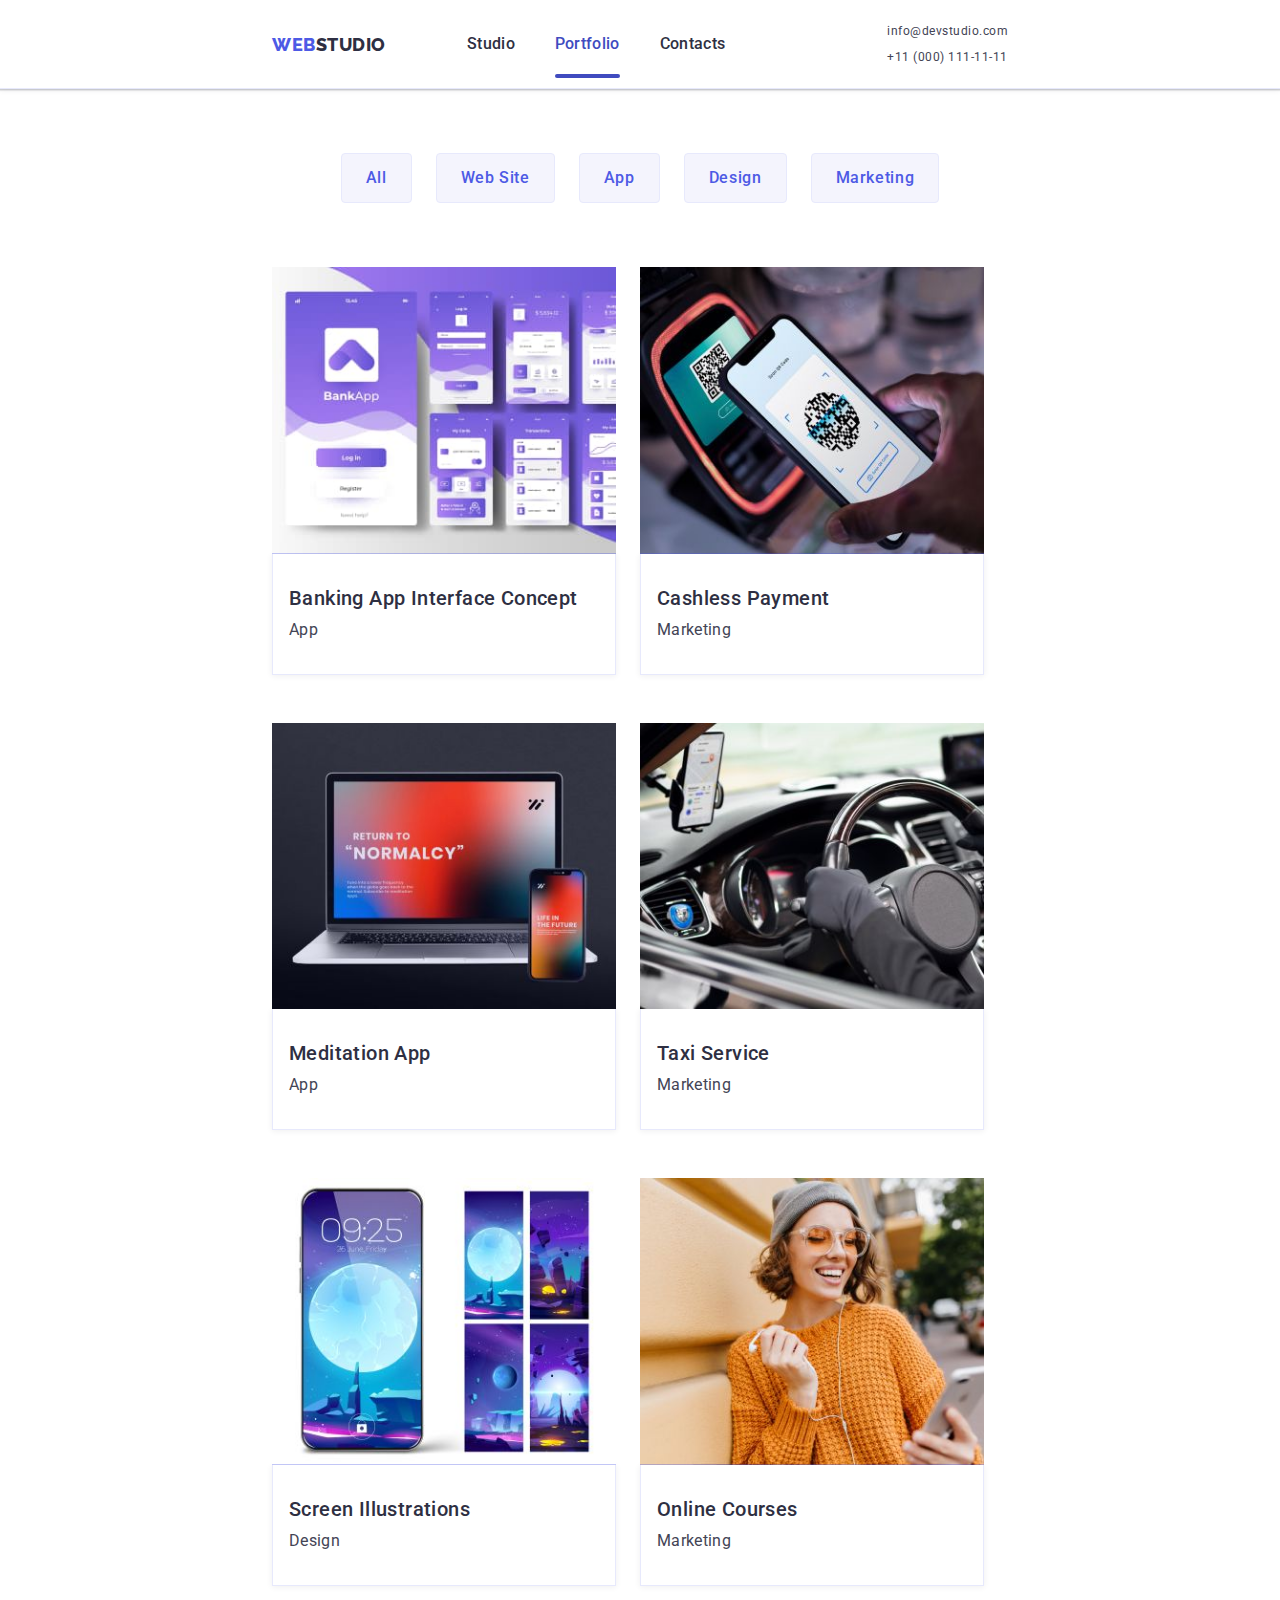
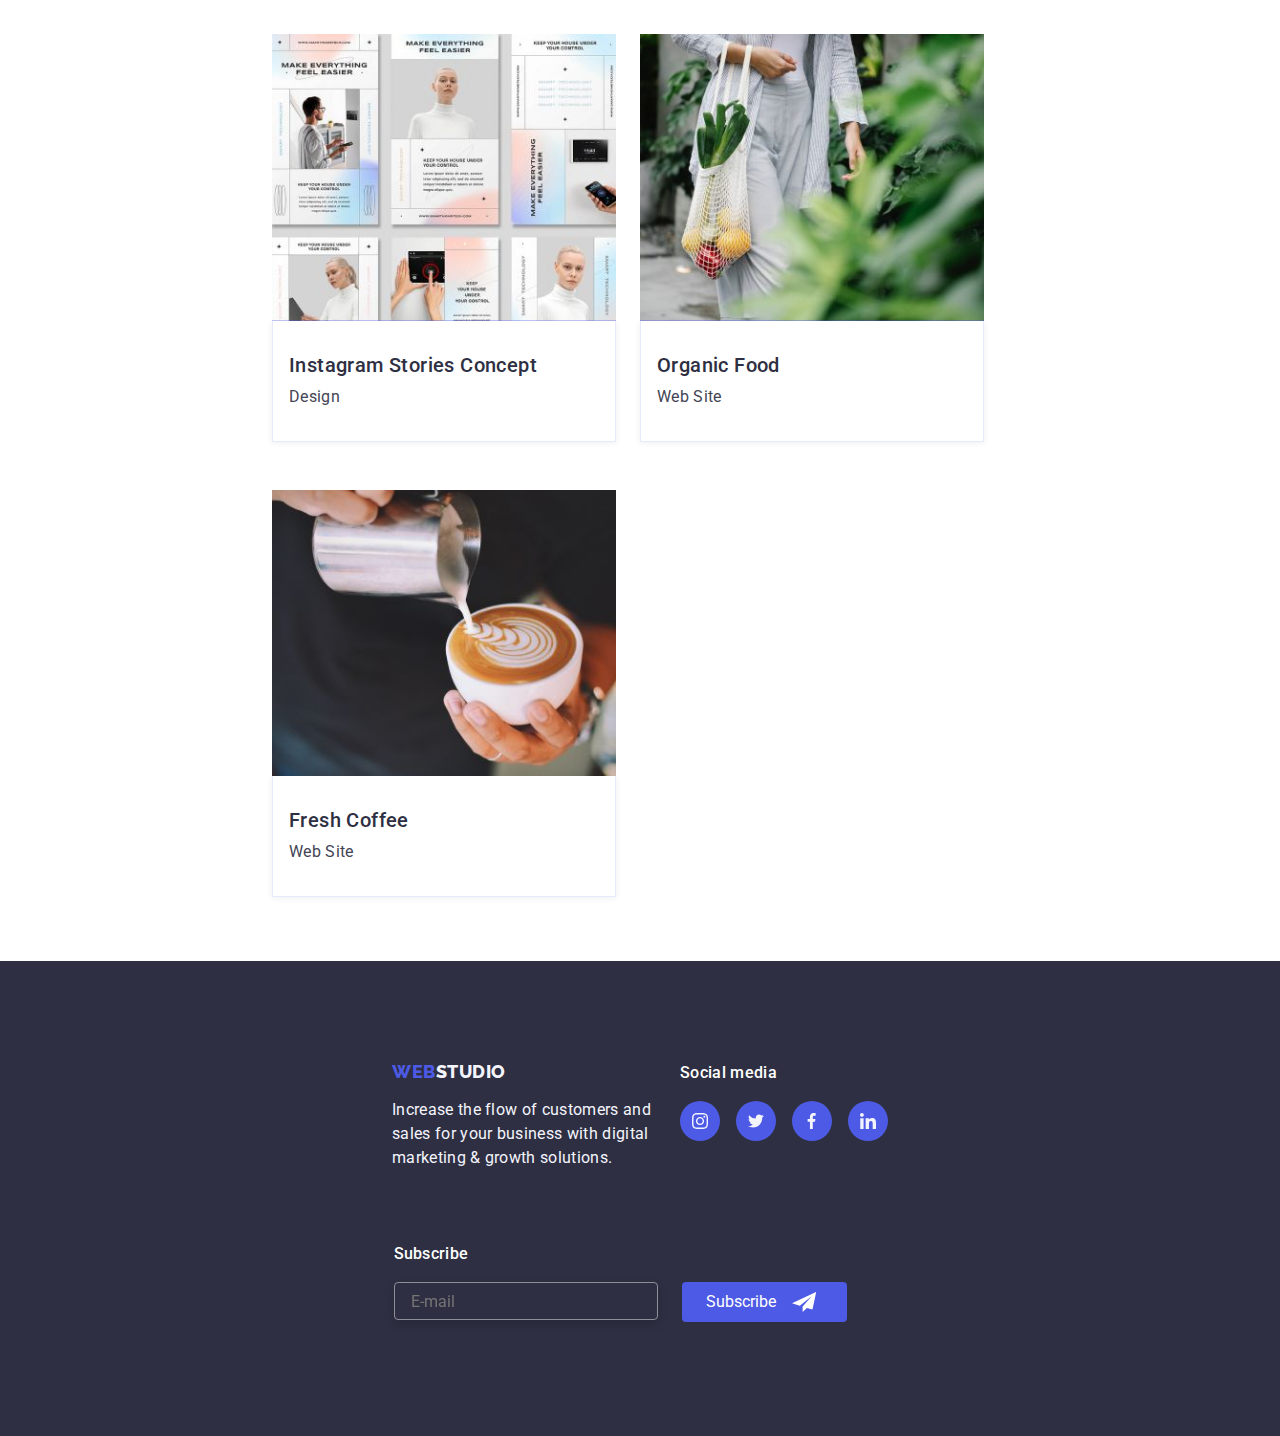
==== commit 7fbcb78e: "77" ====
--- a/portfolio.html
+++ b/portfolio.html
@@ -28,7 +28,7 @@
                         </a>
                     </li>
                     <li class="header__menu-item">
-                        <a class="header__link active-color" href="./portfolio.html">
+                        <a class="header__link active-color actual-link" href="./portfolio.html">
                             Portfolio
                         </a>
                     </li>
--- a/css/styles.css
+++ b/css/styles.css
@@ -126,6 +126,22 @@
     line-height: 117%;
     letter-spacing: 0.04em;
     color: var(--text-color-two);
+  }
+  .actual-link {
+    padding: 24px 0;
+  }
+  .actual-link::after {
+    content: "";
+    position: absolute;
+    display: block;
+    width: 100%;
+    height: 4px;
+    border-radius: 2px;
+    bottom: -1px;
+    background: var(--hover-focus-one);
+  }
+  .header__link {
+    position: relative;
   }
 }
 @media screen and (min-width: 1440px) {
@@ -274,7 +290,7 @@
     pointer-events: initial;
     opacity: 1;
     visibility: visible;
-    overflow: auto;
+    overflow-y: auto;
     transform: translateX(0);
   }
   .mobile-menu {
@@ -289,6 +305,9 @@
     padding-top: 80px;
     padding-left: 40px;
     transition: transform 250ms cubic-bezier(0.4, 0, 0.2, 1), opacity 250ms cubic-bezier(0.4, 0, 0.2, 1), visibility 250ms cubic-bezier(0.4, 0, 0.2, 1);
+    opacity: 0;
+    visibility: hidden;
+    pointer-events: none;
   }
   .mobile-menu__close-btn {
     width: 1.5rem;
@@ -309,6 +328,20 @@
   .mobile-menu__close-svg {
     fill: var(--text-color);
   }
+  .mobile-menu__close-svg {
+    fill: var(--hover-focus-one);
+  }
+  .mobile-menu__close-btn:hover > .mobile-menu__close-svg {
+    fill: var(--white-color);
+  }
+  .mobile-menu__close-btn:focus > .mobile-menu__close-svg {
+    fill: var(--white-color);
+  }
+  .mobile-menu__close-btn:hover,
+  .mobile-menu__close-btn:focus {
+    border-color: var(--hover-focus-one);
+    background-color: var(--hover-focus-one);
+  }
   .mobile-menu__list {
     font-weight: 700;
     font-size: 2.25rem;
@@ -353,6 +386,10 @@
     gap: 0;
     margin-top: 3rem;
     margin-bottom: 2.5rem;
+    margin-right: 2.5rem;
+  }
+  .mobile-menu__item .color {
+    color: var(--hover-focus-one);
   }
 }
 @media screen and (min-width: 768px) {
@@ -360,6 +397,10 @@
     display: none;
   }
 }
+body.modal-open {
+  overflow: hidden;
+}
+
 @media screen and (max-width: 767px) {
   .social__list {
     gap: 3.5rem;
@@ -460,6 +501,10 @@
   .hero {
     background-image: linear-gradient(rgba(46, 47, 66, 0.7), rgba(46, 47, 66, 0.7)), url(../images/hero/hero-tablet.jpg);
   }
+  .hero__title {
+    font-size: 3.5rem;
+    max-width: 496px;
+  }
 }
 @media screen and (min-width: 768px) and (-webkit-min-device-pixel-ratio: 2), screen and (min-width: 768px) and (min-resolution: 2dppx) {
   .hero {
@@ -469,6 +514,11 @@
 @media screen and (min-width: 768px) {
   .hero__title {
     margin-bottom: 2.25rem;
+  }
+}
+@media screen and (min-width: 1158px) {
+  .hero {
+    padding: 188px 0;
   }
 }
 @media screen and (min-width: 1440px) {
@@ -770,10 +820,19 @@
     flex-direction: row;
     gap: 24px;
   }
+  .portfolio__categories-list {
+    justify-content: center;
+  }
 }
 @media screen and (min-width: 1440px) {
+  .advantages__title {
+    font-weight: 500;
+    font-size: 20px;
+    line-height: 1.5;
+  }
   .flex {
     flex-direction: row;
+    gap: 24px;
   }
   .advantages__icon {
     display: flex;
@@ -934,10 +993,16 @@
   .customers__item {
     width: calc((100% - 48px) / 3);
   }
+  .container.customers__container {
+    padding: 0 6.75rem;
+  }
 }
 @media screen and (min-width: 1440px) {
   .customers__item {
     width: calc((100% - 120px) / 6);
+  }
+  .container.customers__container {
+    padding: 0 9.75rem;
   }
 }
 .footer {
@@ -1177,6 +1242,7 @@
   line-height: 1.2;
   letter-spacing: 0.02em;
   color: var(--text-color);
+  margin-bottom: 8px;
 }
 
 .portfolio__card-category {
@@ -1195,9 +1261,21 @@
   .portfolio__card-item {
     width: calc((100% - 48px) / 2);
   }
+  .portfolio {
+    padding: 4rem 0;
+  }
+  .portfolio__categories-list {
+    margin-bottom: 4rem;
+  }
 }
 @media screen and (min-width: 1440px) {
   .portfolio__card-item {
     width: calc((100% - 48px) / 3);
   }
+  .portfolio {
+    padding: 6.25rem 0;
+  }
+  .portfolio__categories-list {
+    margin-bottom: 6.25rem;
+  }
 }/*# sourceMappingURL=styles.css.map */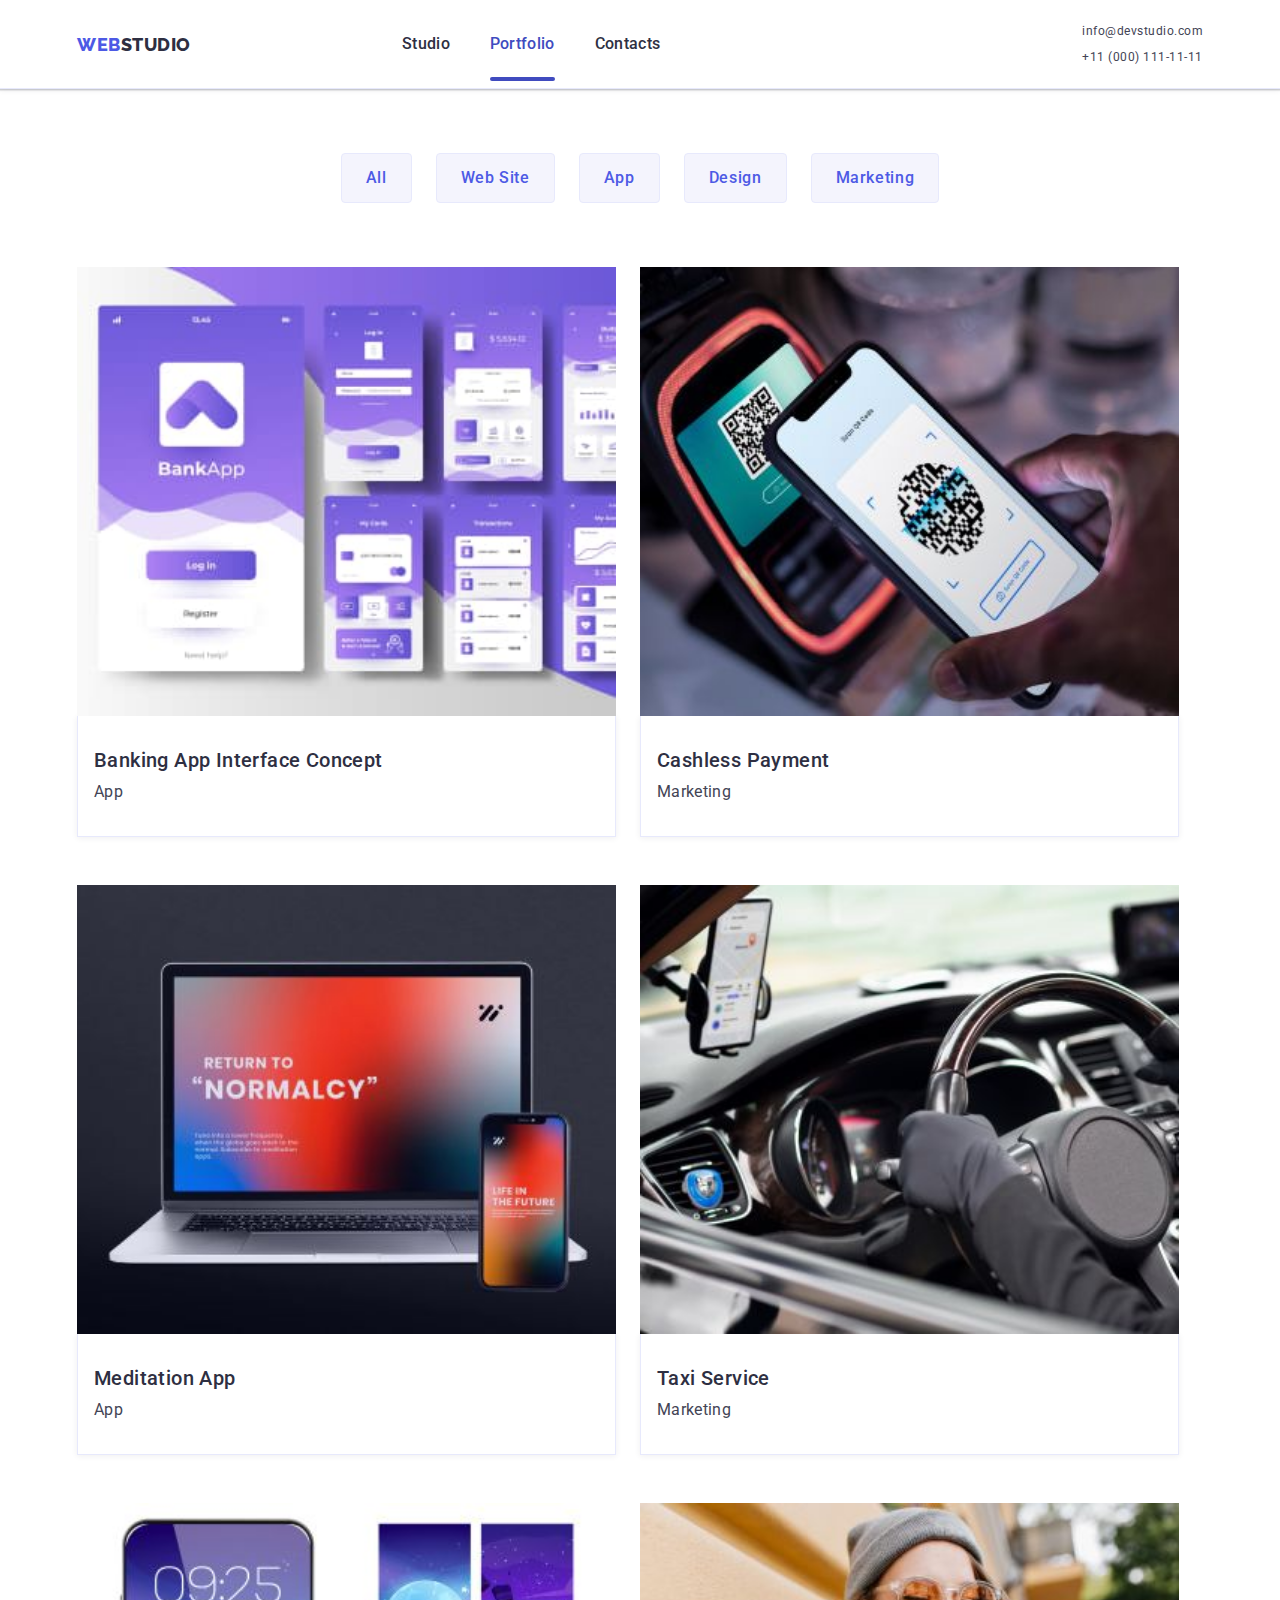
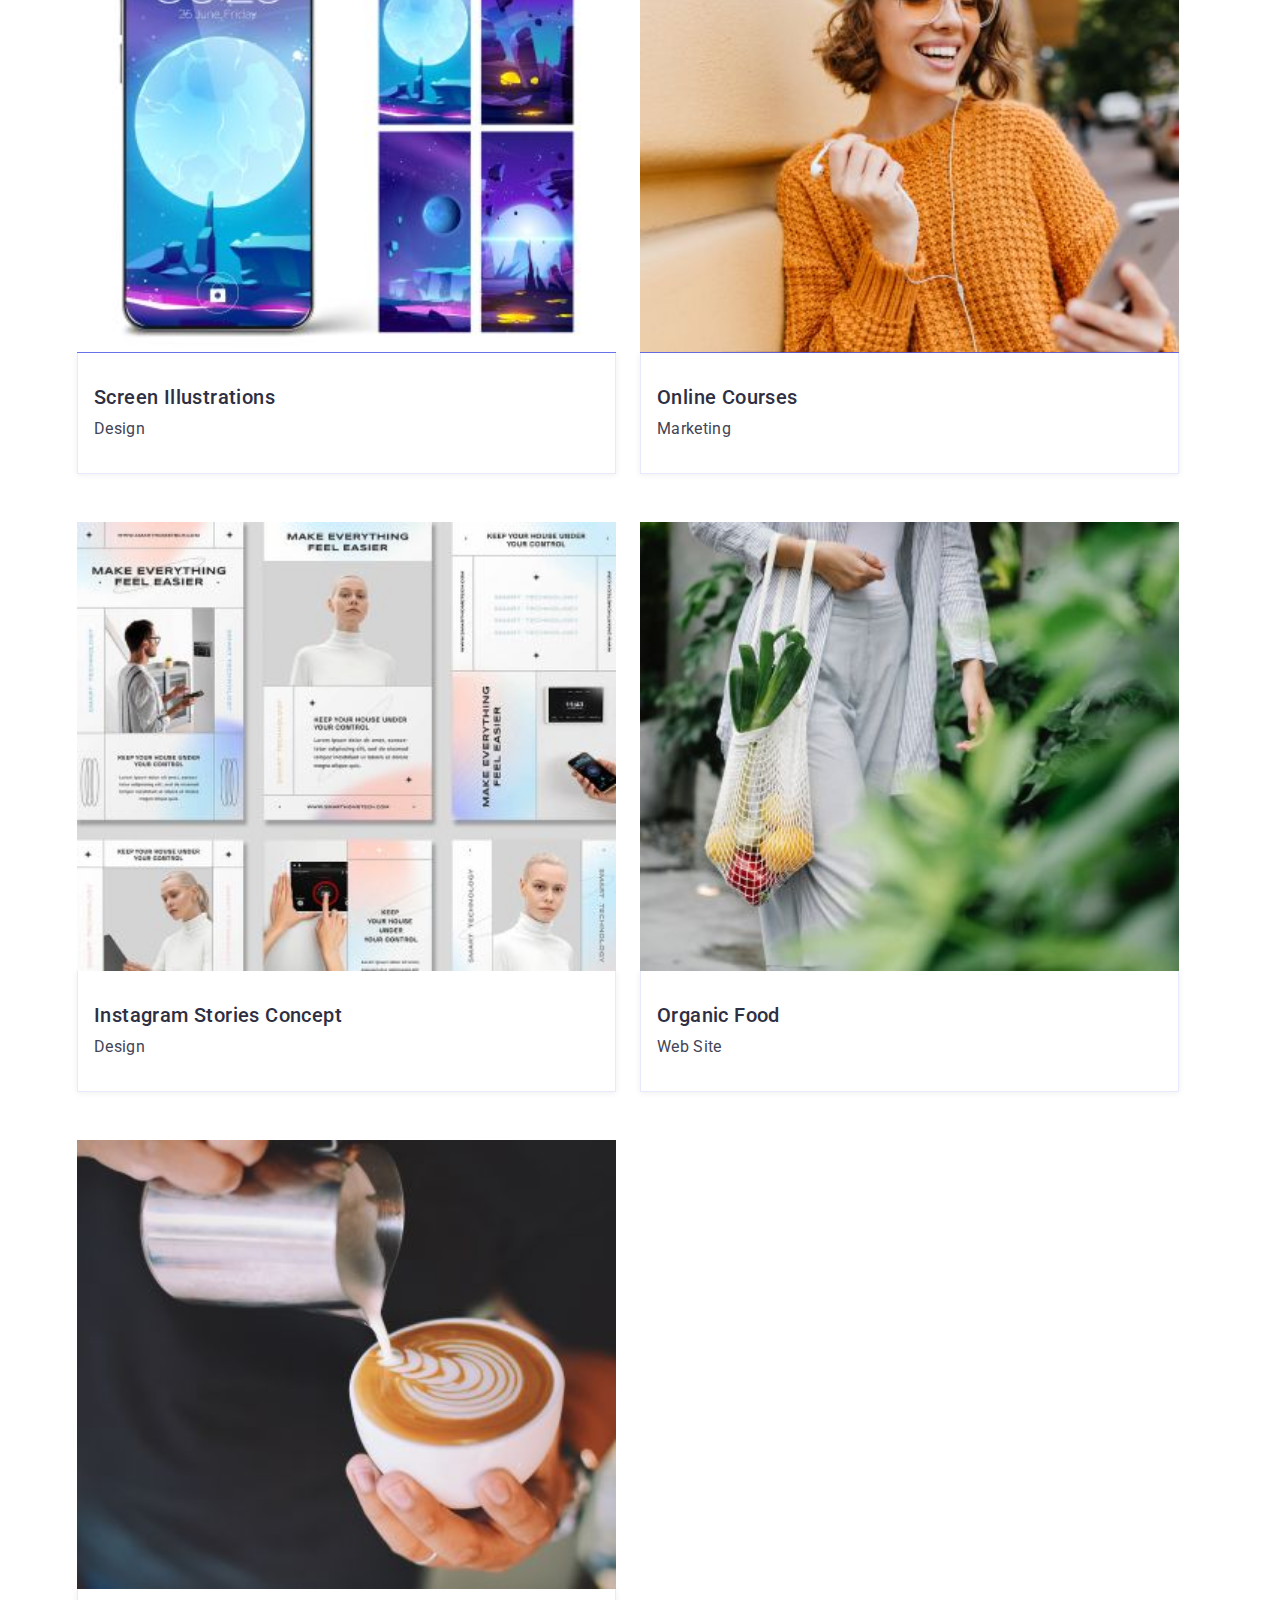
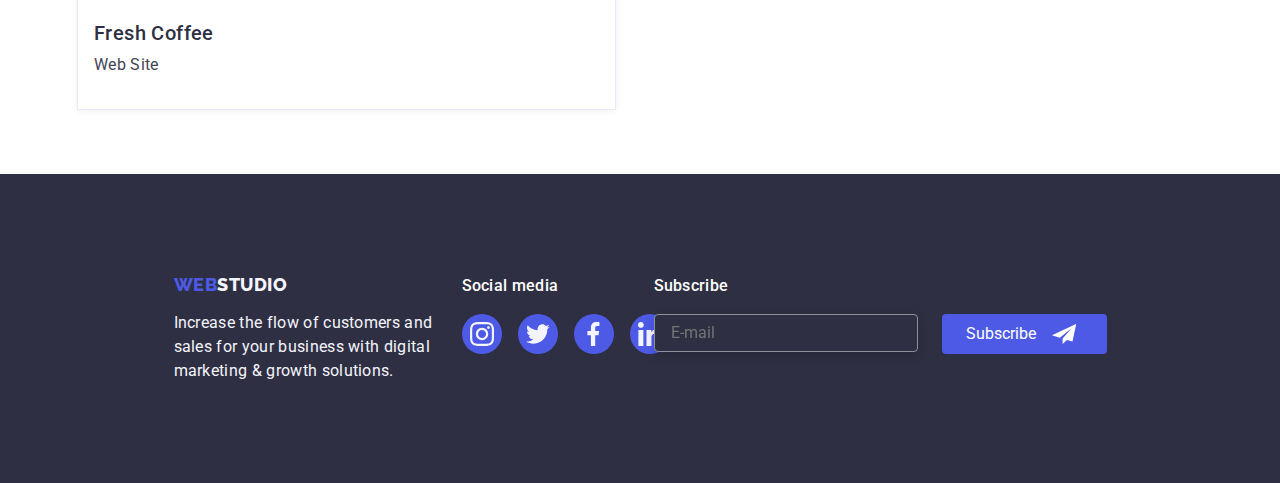
==== commit c7d2f949: "234" ====
--- a/portfolio.html
+++ b/portfolio.html
@@ -337,7 +337,7 @@
                     <li class="social__item">
                         <a href="https://www.instagram.com/" class="social__link" target="_blank"
                             rel="noopener noreferrer">
-                            <svg width="16" height="16" class="social__svg">
+                            <svg width="24" height="24" class="social__svg">
                                 <use href="./images/icons.svg#icon-instagram"></use>
                             </svg>
                         </a>
@@ -345,7 +345,7 @@
                     <li class="social__item">
                         <a href="https://www.twitter.com/" class="social__link" target="_blank"
                             rel="noopener noreferrer">
-                            <svg width="16" height="16" class="social__svg">
+                            <svg width="24" height="24" class="social__svg">
                                 <use href="./images/icons.svg#icon-twitter"></use>
                             </svg>
                         </a>
@@ -353,7 +353,7 @@
                     <li class="social__item">
                         <a href="https://www.facebook.com/" class="social__link" target="_blank"
                             rel="noopener noreferrer">
-                            <svg width="16" height="16" class="social__svg">
+                            <svg width="24" height="24" class="social__svg">
                                 <use href="./images/icons.svg#icon-facebook"></use>
                             </svg>
                         </a>
@@ -361,7 +361,7 @@
                     <li class="social__item">
                         <a href="https://www.linkedin.com/" class="social__link" target="_blank"
                             rel="noopener noreferrer">
-                            <svg width="16" height="16" class="social__svg">
+                            <svg width="24" height="24" class="social__svg">
                                 <use href="./images/icons.svg#icon-linkedin"></use>
                             </svg>
                         </a>
--- a/css/styles.css
+++ b/css/styles.css
@@ -137,7 +137,7 @@
     width: 100%;
     height: 4px;
     border-radius: 2px;
-    bottom: -1px;
+    bottom: -4px;
     background: var(--hover-focus-one);
   }
   .header__link {
@@ -178,9 +178,9 @@
     width: 768px;
   }
 }
-@media screen and (min-width: 1440px) {
+@media screen and (min-width: 1158px) {
   .container {
-    width: 1440px;
+    width: 1158px;
   }
 }
 /* @media screen and (max-width: 768px) {
@@ -633,6 +633,22 @@
   fill: var(--main-color);
 }
 
+.modal__input:hover + .modal__input-svg {
+  fill: var(--main-color);
+}
+
+.modal__input:hover {
+  border-color: var(--main-color);
+}
+
+.modal__textarea:hover {
+  border-color: var(--main-color);
+}
+
+.modal__close-btn {
+  cursor: pointer;
+}
+
 .modal__label.modal__label-span {
   display: block;
   margin-bottom: 0.25rem;
@@ -699,6 +715,10 @@
   opacity: 0;
   visibility: hidden;
   pointer-events: none;
+}
+
+.modal__send-button:hover {
+  background-color: var(--hover-focus-one);
 }
 
 /* --------checkbox------- */
@@ -765,6 +785,7 @@
   letter-spacing: 0.04em;
   color: #8e8f99;
   margin-bottom: 1.5rem;
+  align-items: center;
 }
 
 .modal__title {
@@ -804,6 +825,7 @@
   text-transform: capitalize;
   color: var(--text-color);
   margin-bottom: 0.5rem;
+  text-align: center;
 }
 
 .advantages__subtitle {
@@ -822,6 +844,9 @@
   }
   .portfolio__categories-list {
     justify-content: center;
+  }
+  .advantages__title {
+    text-align: start;
   }
 }
 @media screen and (min-width: 1440px) {
@@ -930,6 +955,11 @@
   border-radius: 0px 0px 4px 4px;
 }
 
+@media screen and (min-width: 1158px) {
+  .team__list {
+    flex-wrap: nowrap;
+  }
+}
 .customers__title {
   font-style: normal;
   font-weight: 700;
@@ -993,16 +1023,15 @@
   .customers__item {
     width: calc((100% - 48px) / 3);
   }
-  .container.customers__container {
-    padding: 0 6.75rem;
-  }
-}
-@media screen and (min-width: 1440px) {
+}
+@media screen and (min-width: 768px) and (max-width: 1157px) {
+  .customers__container {
+    width: 552px;
+  }
+}
+@media screen and (min-width: 1158px) {
   .customers__item {
     width: calc((100% - 120px) / 6);
-  }
-  .container.customers__container {
-    padding: 0 9.75rem;
   }
 }
 .footer {
@@ -1195,7 +1224,10 @@
 
 .portfolio__overlay-p {
   color: var(--background-color);
-  font-size: 14px;
+  font-style: normal;
+  font-weight: 400;
+  font-size: 16px;
+  line-height: 1.5;
   letter-spacing: 0.02em;
 }
 
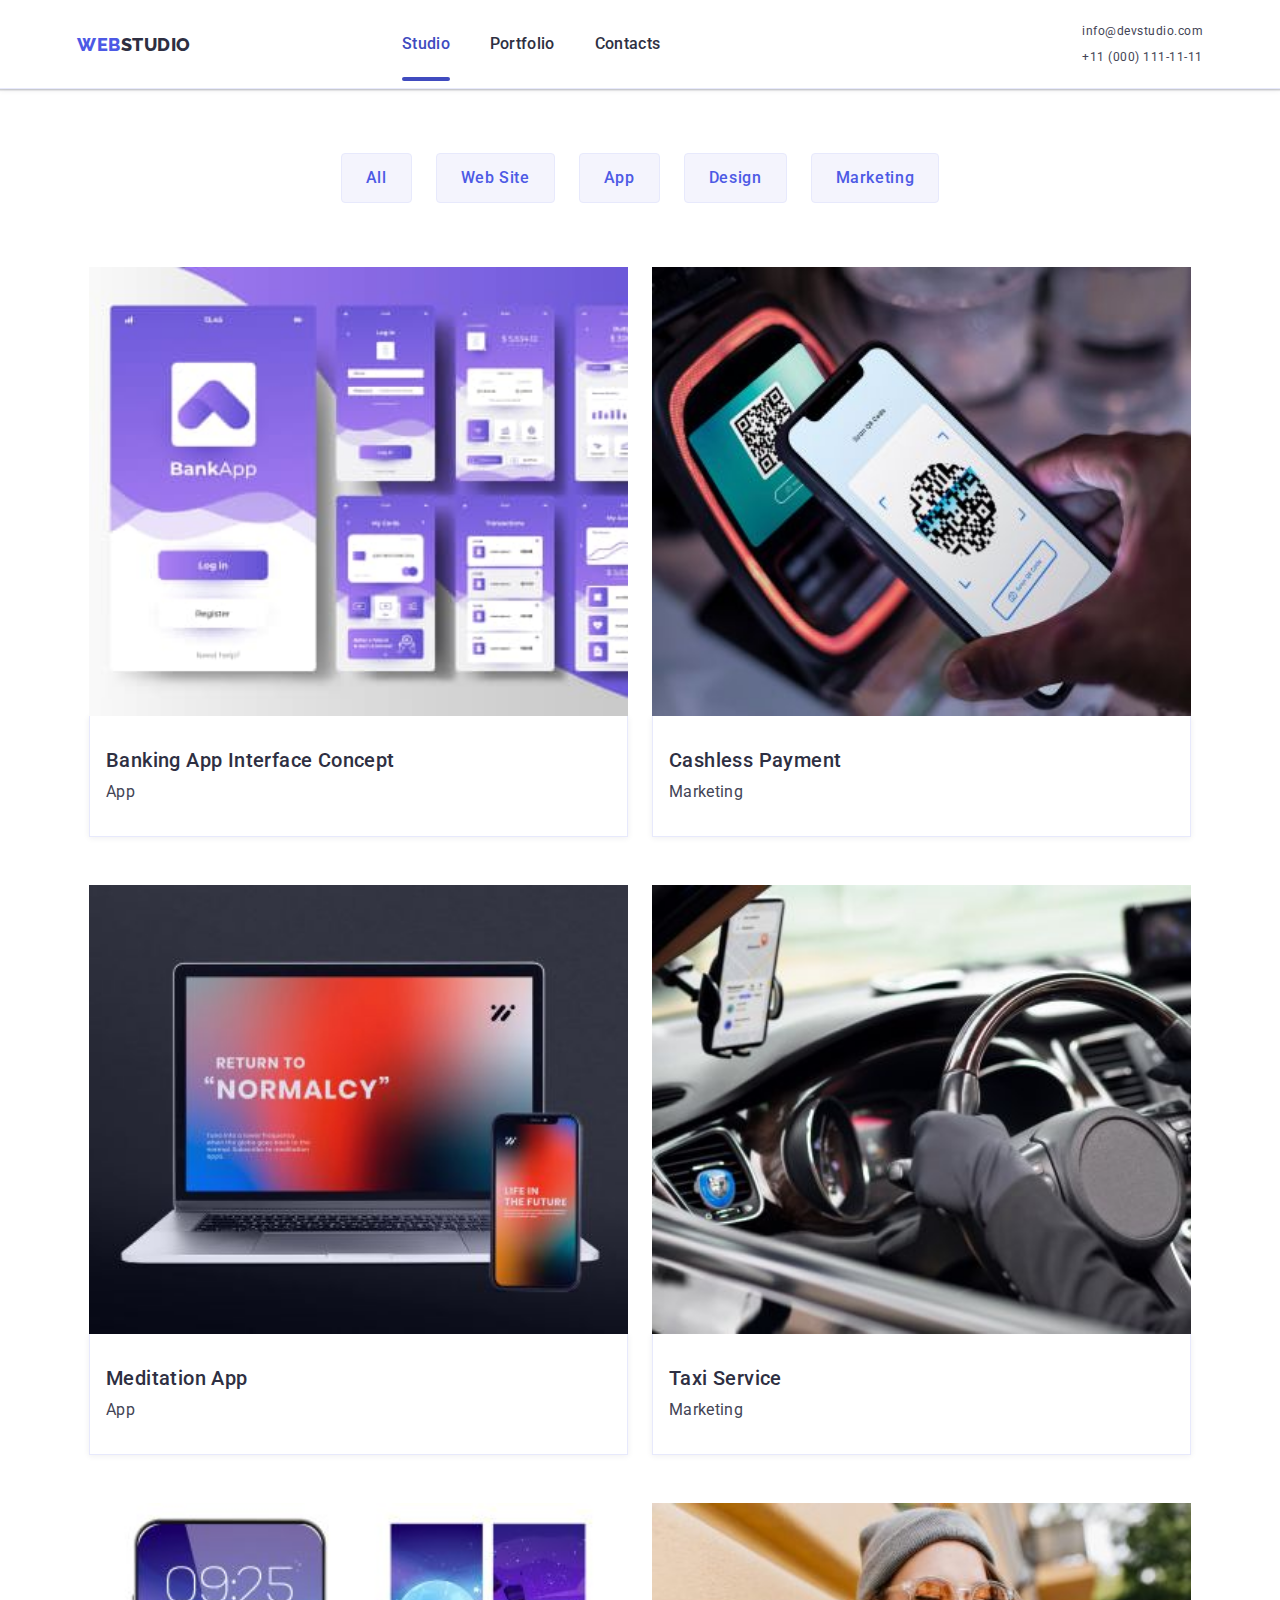
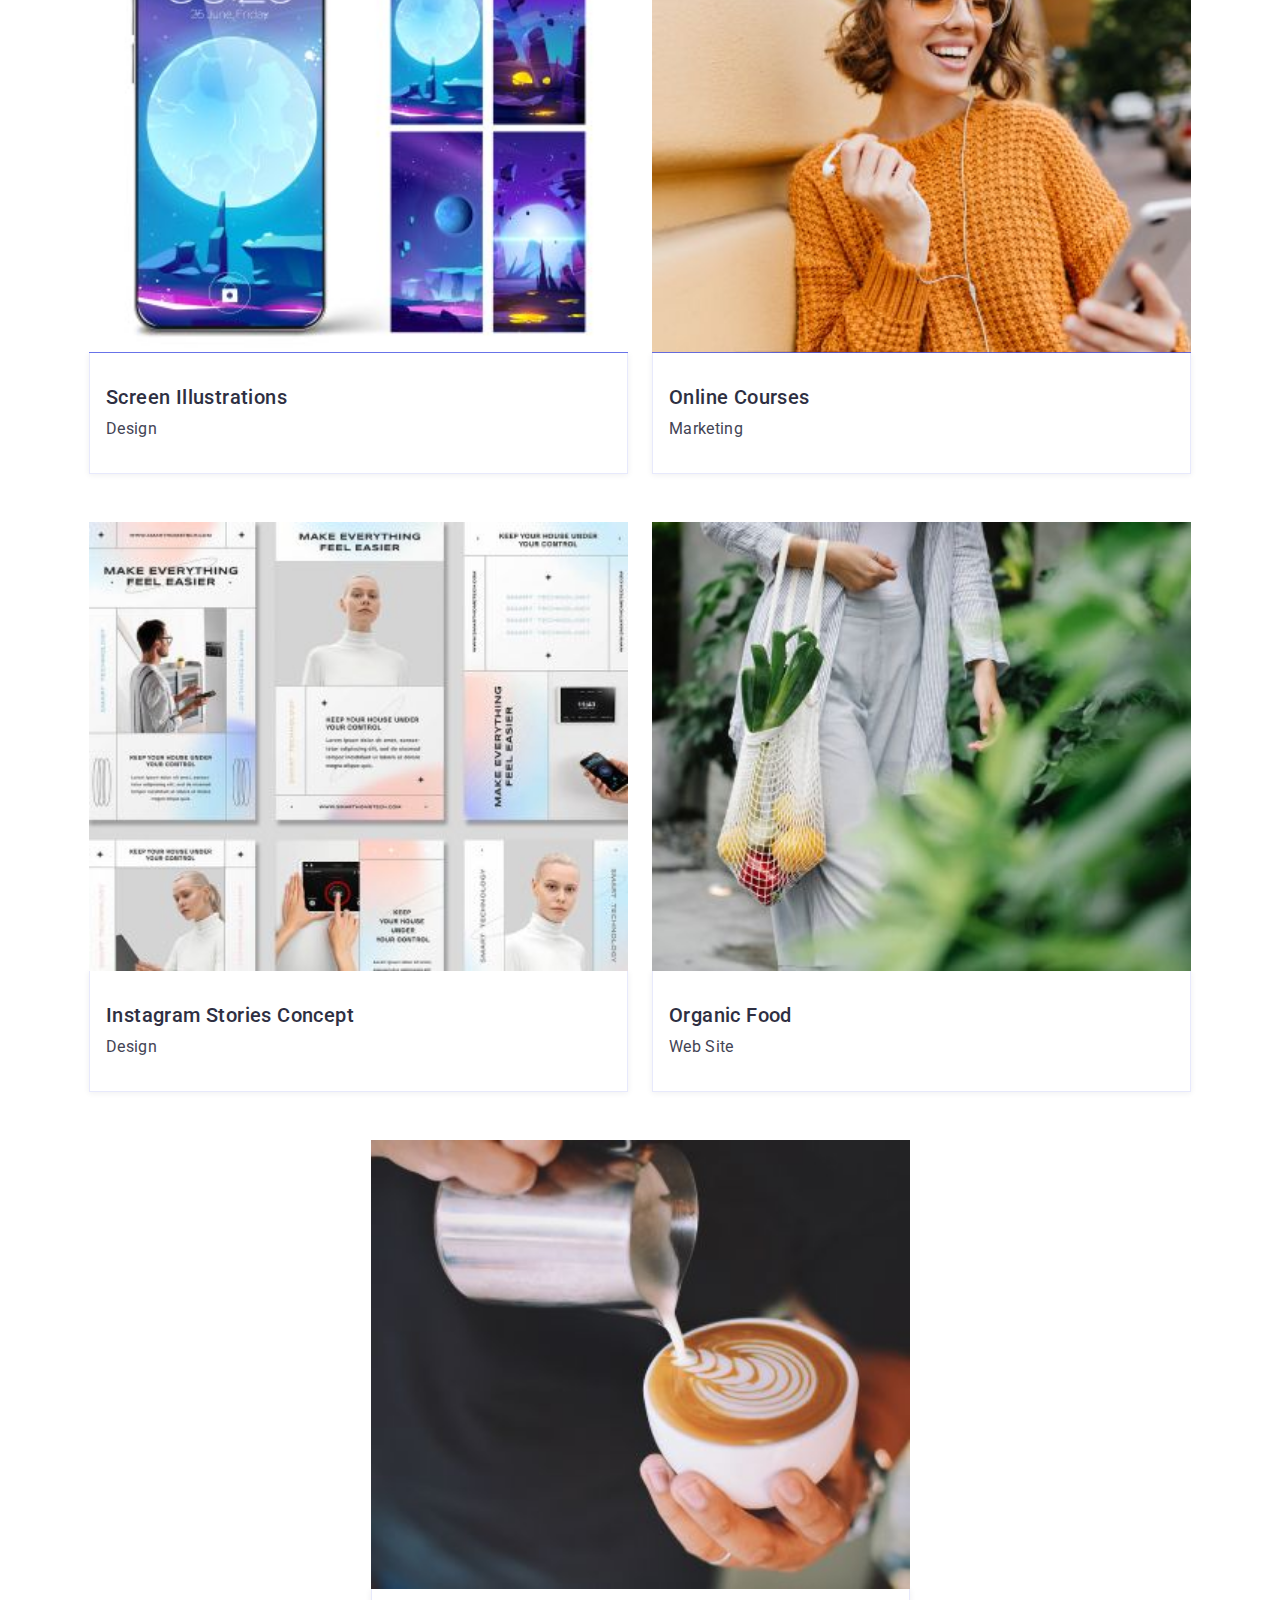
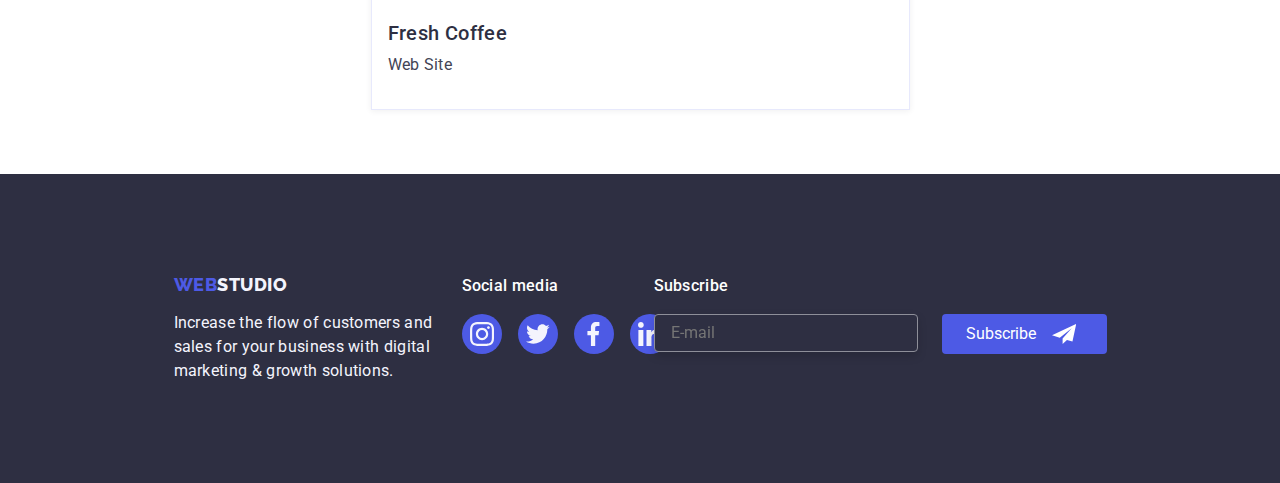
==== commit 869c8ae5: "done" ====
--- a/portfolio.html
+++ b/portfolio.html
@@ -23,12 +23,12 @@
             <nav class="header__menu">
                 <ul class="header__menu-list">
                     <li class="header__menu-item">
-                        <a class="header__link" href="./index.html">
+                        <a class="header__link active-color actual-link" href="./index.html">
                             Studio
                         </a>
                     </li>
                     <li class="header__menu-item">
-                        <a class="header__link active-color actual-link" href="./portfolio.html">
+                        <a class="header__link" href="./portfolio.html">
                             Portfolio
                         </a>
                     </li>
@@ -320,6 +320,72 @@
                 </ul>
             </div>
         </section>
+        <div class="mobile-menu js-menu-container">
+            <button class="mobile-menu__close-btn js-close-menu">
+                <svg class="mobile-menu__close-svg" width="0.5rem" height="0.5rem">
+                    <use href="./images/icons.svg#icon-close"></use>
+                </svg>
+            </button>
+            <ul class="mobile-menu__list">
+                <li class="mobile-menu__item">
+                    <a class="mobile-menu__link" href="./index.html">
+                        Studio
+                    </a>
+                </li>
+                <li class="mobile-menu__item">
+                    <a class="mobile-menu__link color" href="./portfolio.html">
+                        Portfolio
+                    </a>
+                </li>
+                <li class="mobile-menu__item">
+                    <a class="mobile-menu__link" href="">
+                        Contacts
+                    </a>
+                </li>
+            </ul>
+            <address class="mobile-menu__address">
+                <ul class="mobile-menu__contacts-list">
+                    <li class="mobile-menu__phone-item">
+                        <a class="mobile-menu__phone-link" href="tel:+110001111111">+11 (000) 111-11-11
+                        </a>
+                    </li>
+                    <li class="mobile-menu__email-item">
+                        <a class="mobile-menu__email-link" href="mailto:info@devstudio.com">info@devstudio.com
+                        </a>
+                    </li>
+                </ul>
+            </address>
+            <ul class="social__list">
+                <li class="social__item">
+                    <a href="https://www.instagram.com/" class="social__link" target="_blank" rel="noopener noreferrer">
+                        <svg width="16" height="16" class="social__svg">
+                            <use href="./images/icons.svg#icon-instagram"></use>
+                        </svg>
+                    </a>
+                </li>
+                <li class="social__item">
+                    <a href="https://www.twitter.com/" class="social__link" target="_blank" rel="noopener noreferrer">
+                        <svg width="16" height="16" class="social__svg">
+                            <use href="./images/icons.svg#icon-twitter"></use>
+                        </svg>
+                    </a>
+                </li>
+                <li class="social__item">
+                    <a href="https://www.facebook.com/" class="social__link" target="_blank" rel="noopener noreferrer">
+                        <svg width="16" height="16" class="social__svg">
+                            <use href="./images/icons.svg#icon-facebook"></use>
+                        </svg>
+                    </a>
+                </li>
+                <li class="social__item">
+                    <a href="https://www.linkedin.com/" class="social__link" target="_blank" rel="noopener noreferrer">
+                        <svg width="16" height="16" class="social__svg">
+                            <use href="./images/icons.svg#icon-linkedin"></use>
+                        </svg>
+                    </a>
+                </li>
+            </ul>
+        </div>
     </main>
     <footer class="footer">
         <div class="container footer__container">
@@ -381,6 +447,7 @@
             </div>
         </div>
     </footer>
+    <script src="./js/mobile-menu.js"></script>
 </body>
 
 </html>--- a/css/styles.css
+++ b/css/styles.css
@@ -1209,6 +1209,7 @@
   display: flex;
   flex-wrap: wrap;
   gap: 48px 24px;
+  justify-content: center;
 }
 
 .portfolio__card-item {
